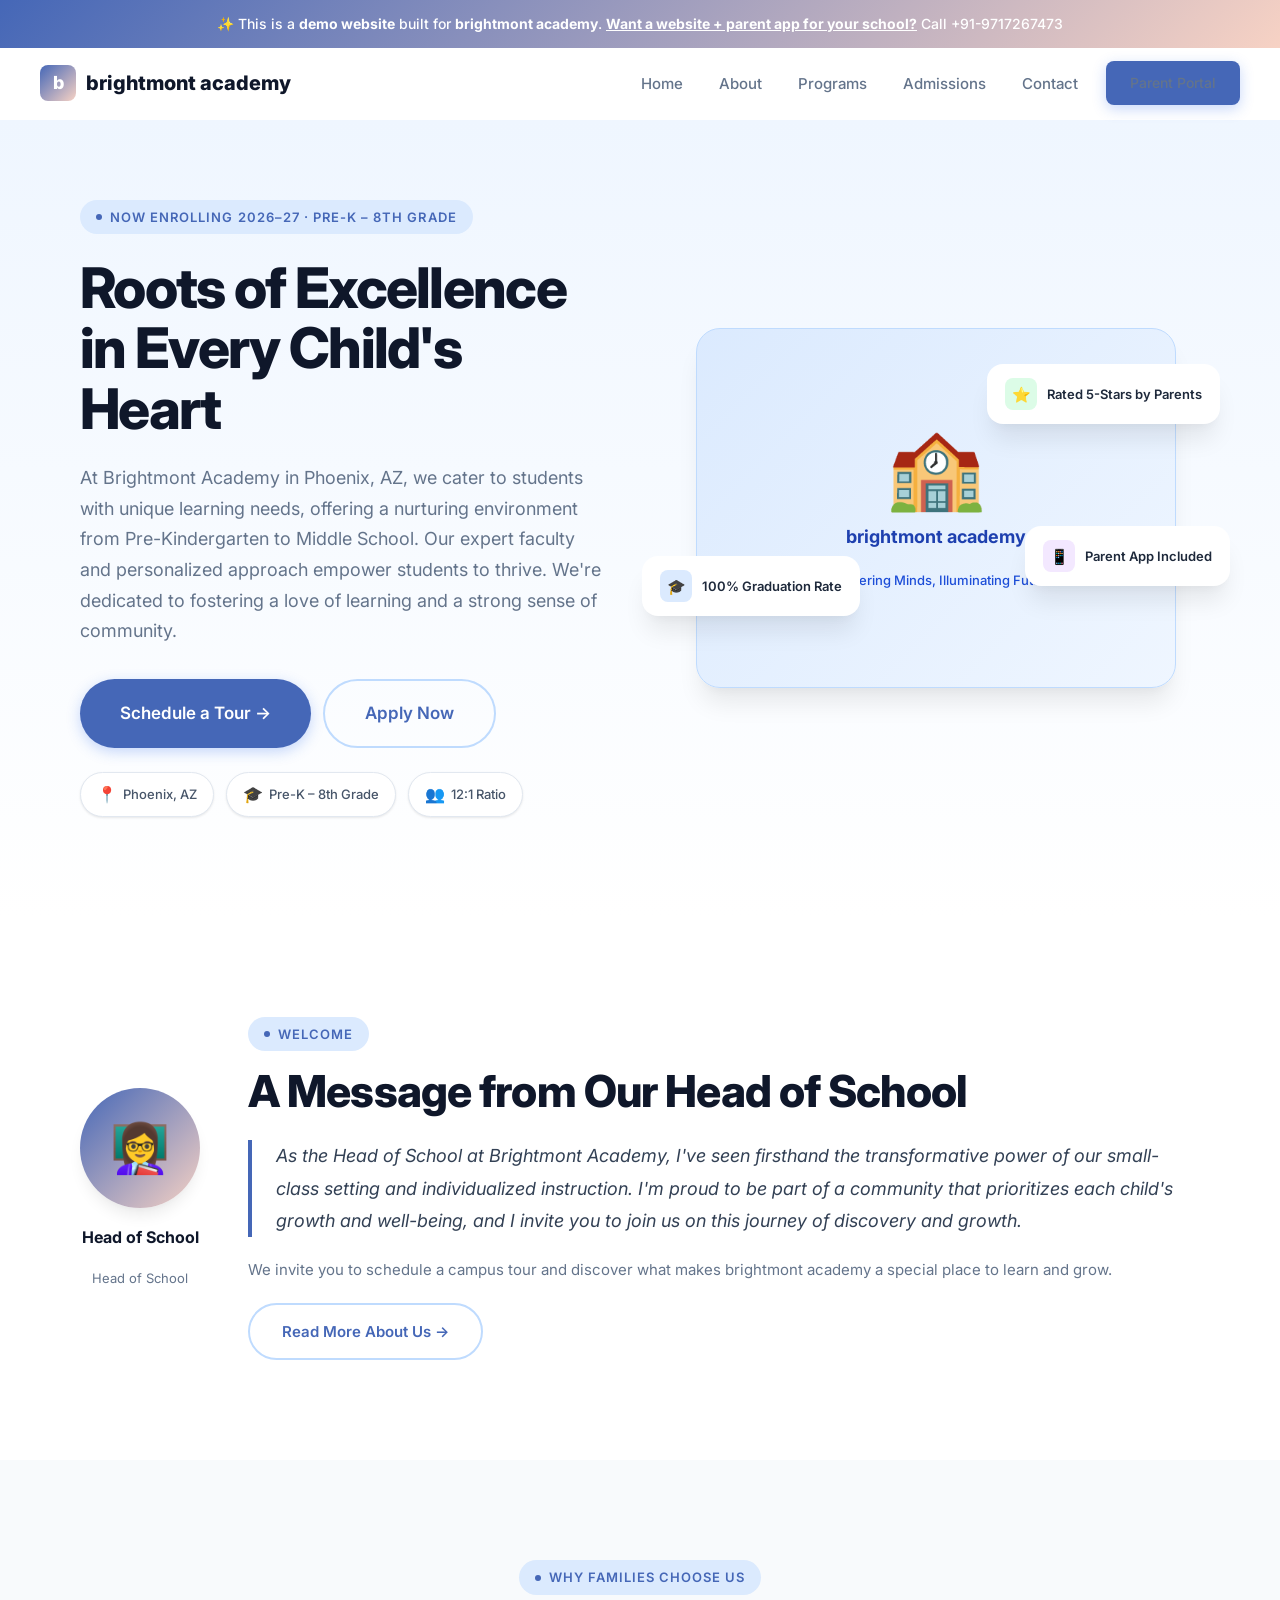
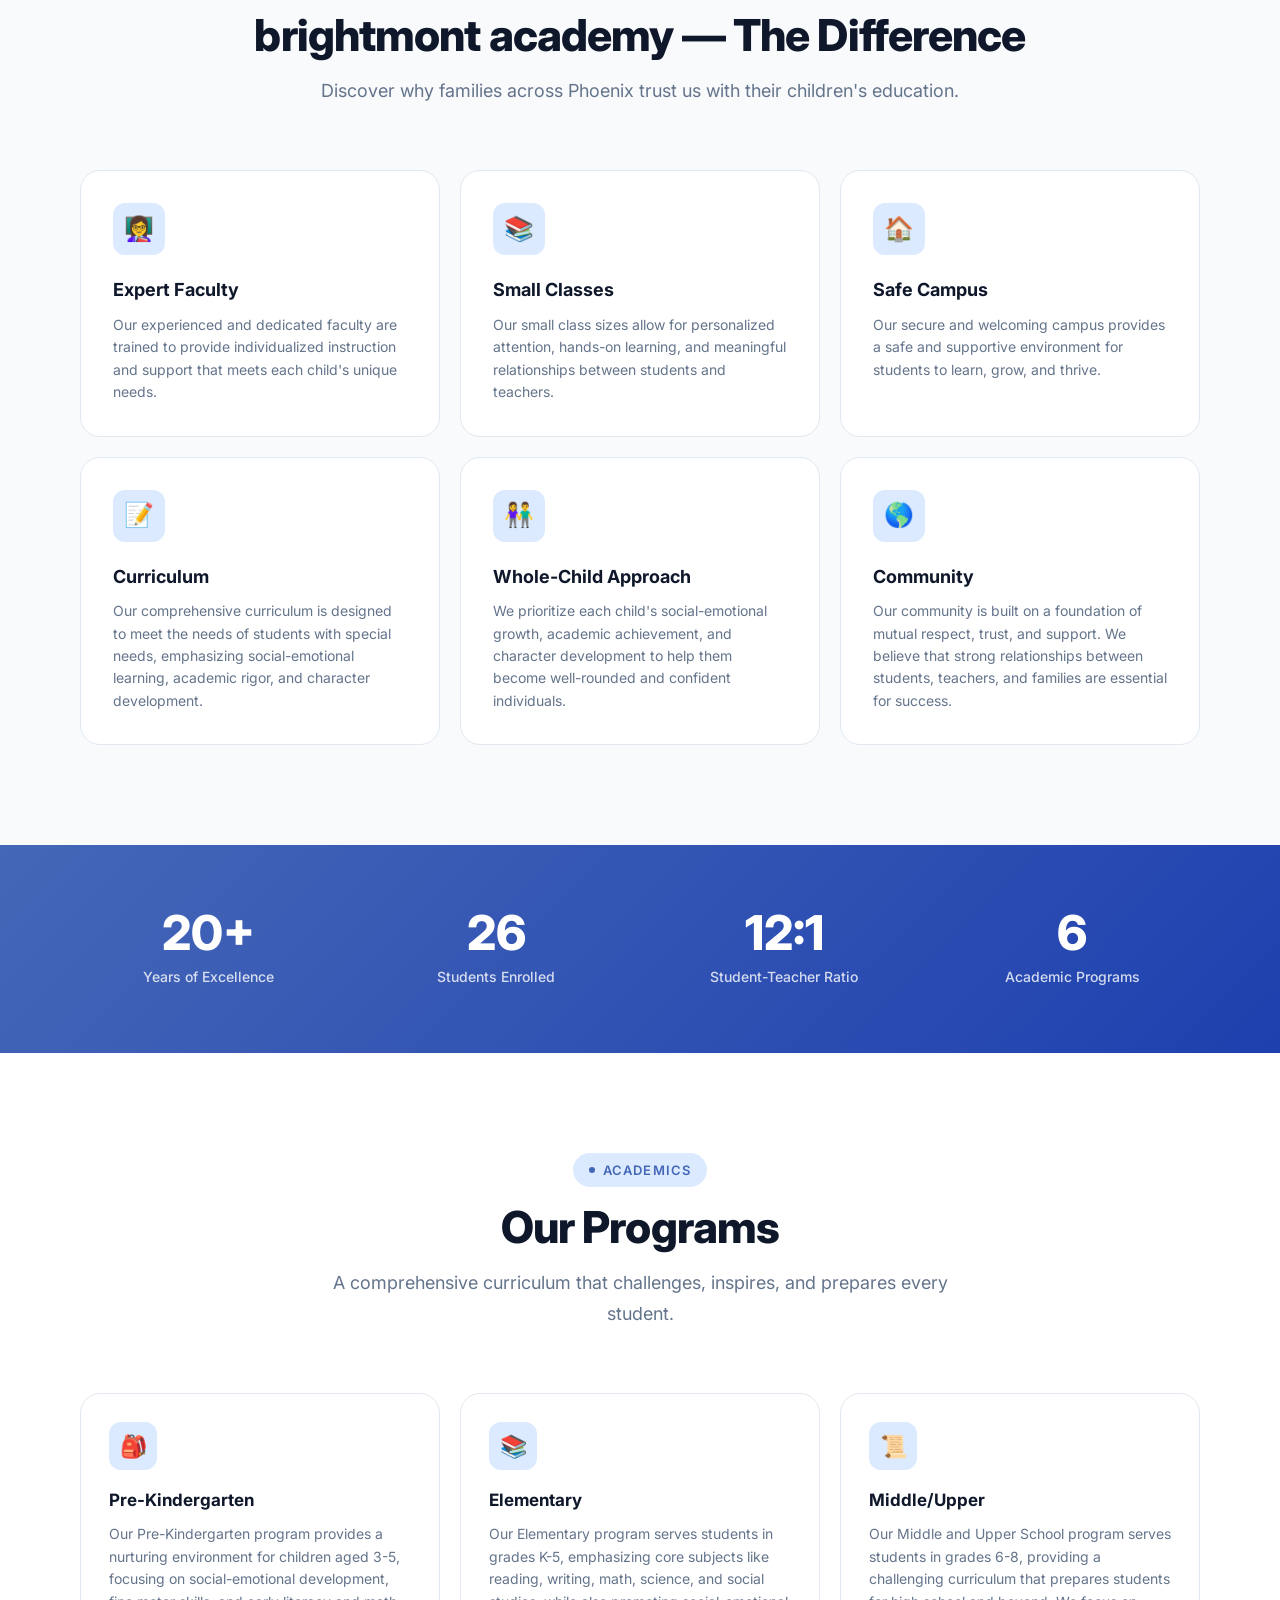
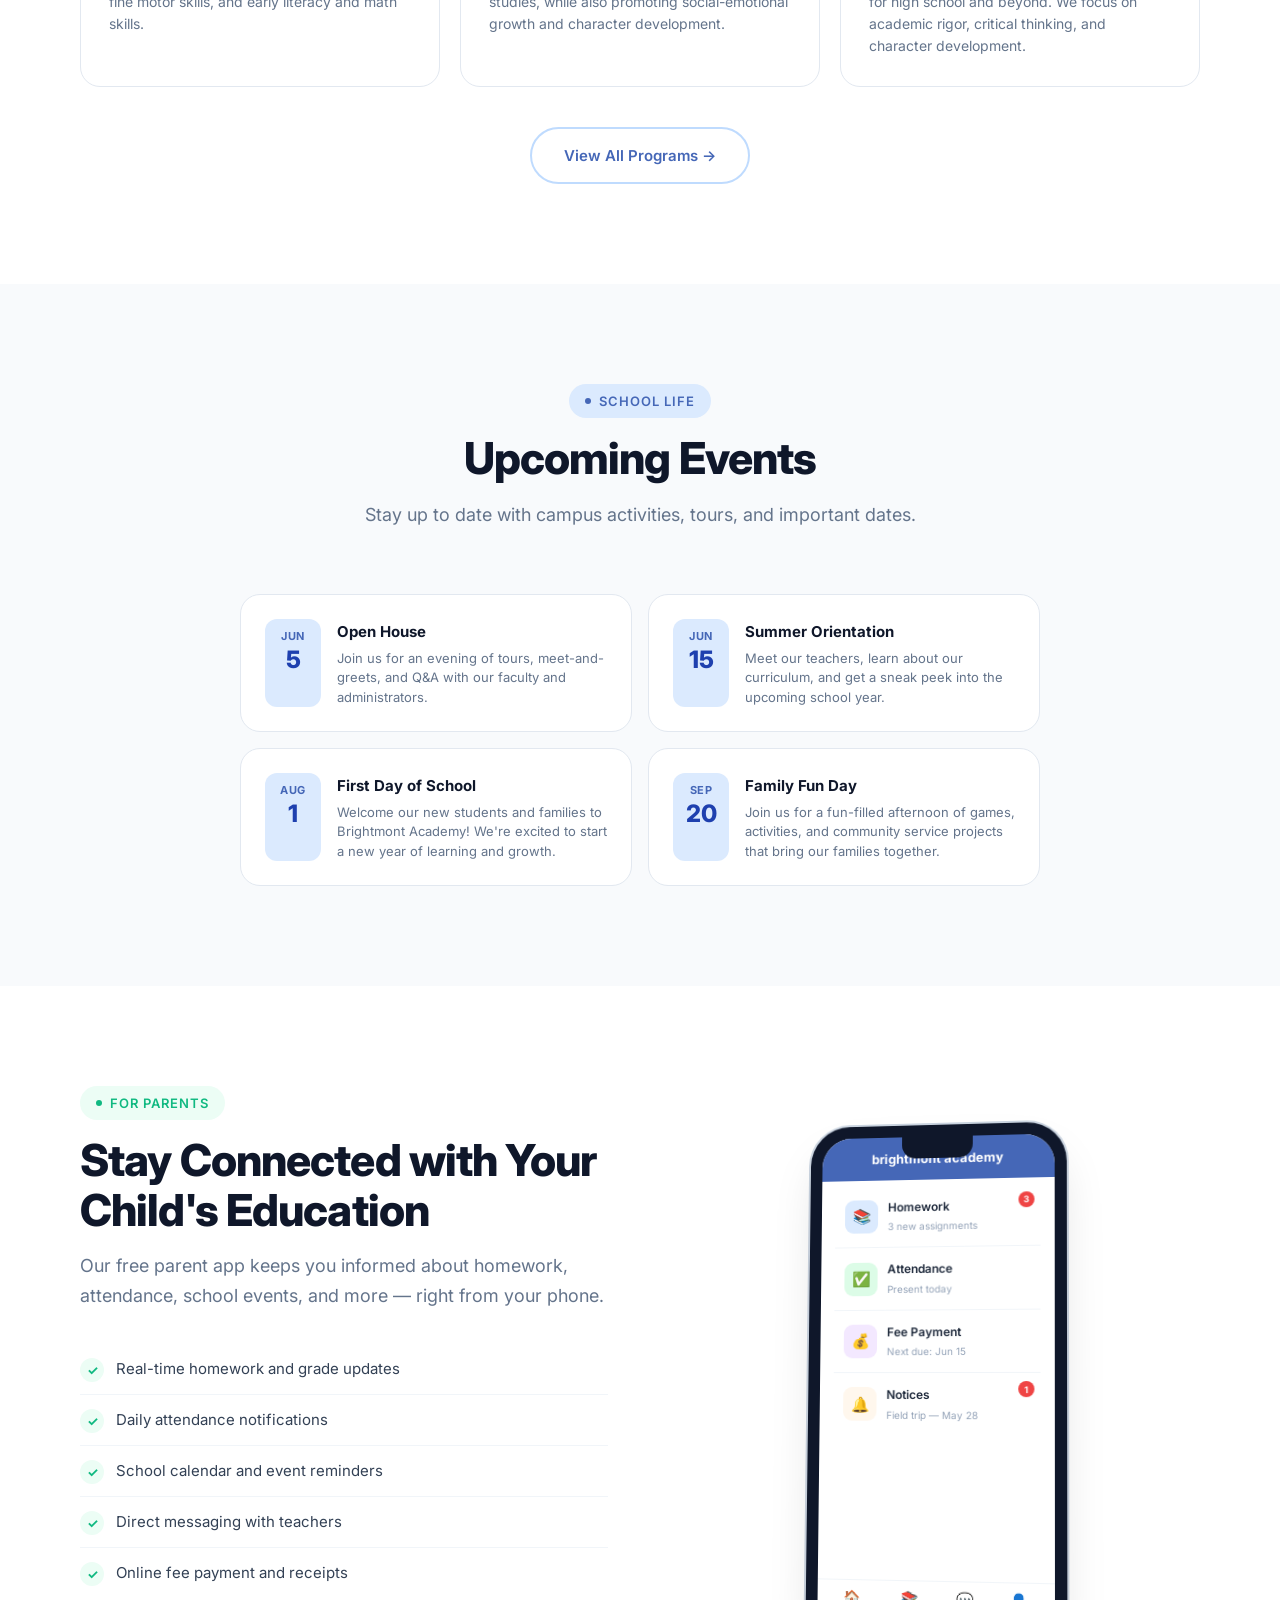
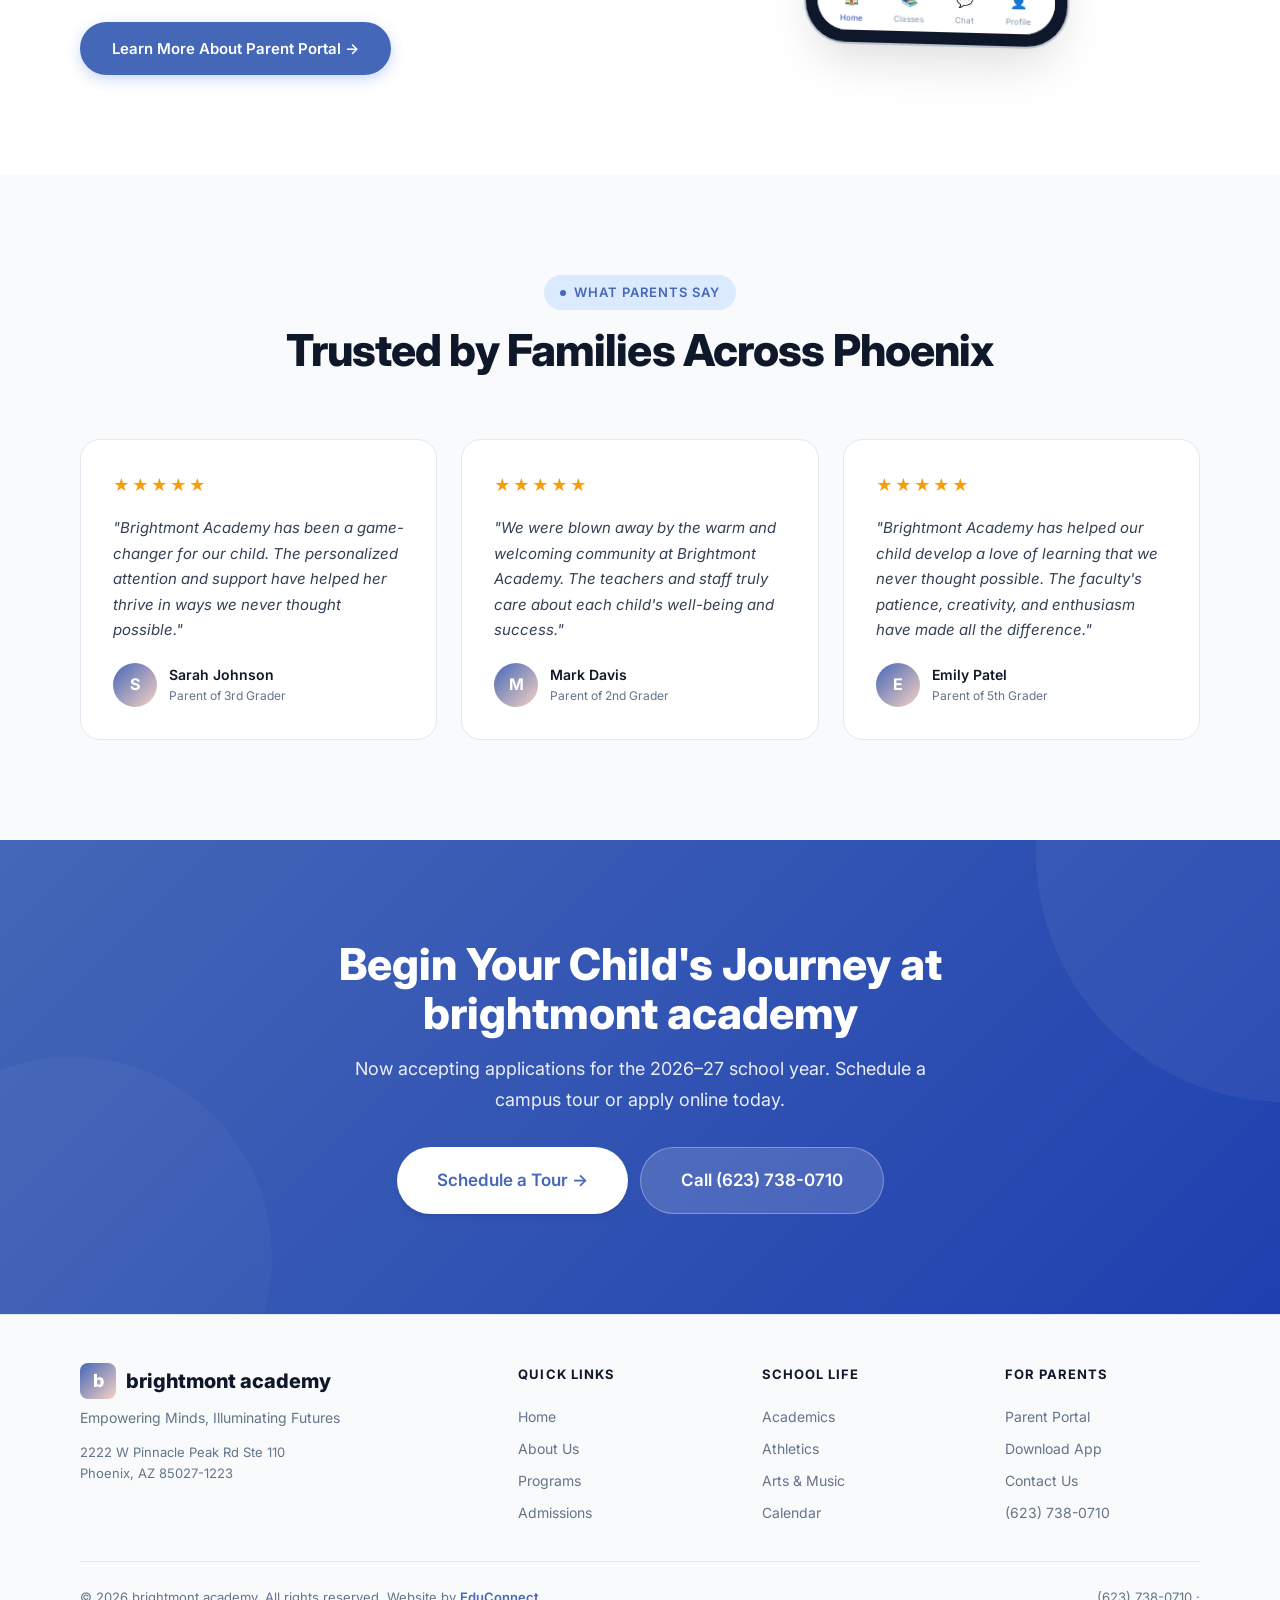
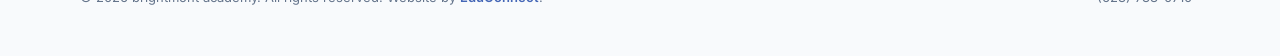
==== index.html @ 579d14f4 "Initial demo site for brightmont academy" ====
<!DOCTYPE html><html lang="en"><head>
  <meta charset="UTF-8"><meta name="viewport" content="width=device-width,initial-scale=1.0">
  <title>Home — brightmont academy</title>
  <meta name="description" content="Home — brightmont academy, a premier school in Phoenix, AZ serving Pre-K – 8th Grade.">
  <meta property="og:title" content="Home — brightmont academy"><meta property="og:type" content="website">
  <link rel="preconnect" href="https://fonts.googleapis.com"><link rel="preconnect" href="https://fonts.gstatic.com" crossorigin>
  <link href="https://fonts.googleapis.com/css2?family=Inter:wght@400;500;600;700;800&display=swap" rel="stylesheet">
  <link rel="stylesheet" href="/styles.css"><script src="/main.js" defer></script>
</head><body><div class="demo-banner">
  ✨ This is a <strong>demo website</strong> built for <strong>brightmont academy</strong>.
  <a href="mailto:bhupender@myfirststepschool.com">Want a website + parent app for your school?</a> Call +91-9717267473
</div>
<nav class="navbar">
  <a href="/" class="logo"><span class="logo-icon">b</span>brightmont academy</a>
  <div class="nav-links">
    <a href="/">Home</a>
    <a href="/about.html">About</a>
    <a href="/programs.html">Programs</a>
    <a href="/admissions.html">Admissions</a>
    <a href="/contact.html">Contact</a>
    <a href="/parents.html" class="btn btn-primary" style="padding:10px 24px;font-size:14px">Parent Portal</a>
  </div>
  <button class="hamburger" aria-label="Toggle menu"><span></span><span></span><span></span></button>
</nav><main>
<section class="hero"><div class="container"><div class="hero-inner">
  <div class="hero-content">
    <div class="badge animate-on-scroll mb-6">Now Enrolling 2026–27 · Pre-K – 8th Grade</div>
    <h1 class="heading-xl animate-on-scroll mb-6">Roots of Excellence in Every Child's Heart</h1>
    <p class="text-lg text-muted animate-on-scroll mb-8">At Brightmont Academy in Phoenix, AZ, we cater to students with unique learning needs, offering a nurturing environment from Pre-Kindergarten to Middle School. Our expert faculty and personalized approach empower students to thrive. We're dedicated to fostering a love of learning and a strong sense of community.</p>
    <div class="hero-actions animate-on-scroll">
      <a href="/admissions.html" class="btn btn-primary btn-lg">Schedule a Tour →</a>
      <a href="/admissions.html" class="btn btn-outline btn-lg">Apply Now</a>
    </div>
    <div class="hero-info-cards animate-on-scroll" style="margin-top:24px">
      <div class="info-chip"><span class="ic-icon">📍</span> Phoenix, AZ</div>
      <div class="info-chip"><span class="ic-icon">🎓</span> Pre-K – 8th Grade</div>
      <div class="info-chip"><span class="ic-icon">👥</span> 12:1 Ratio</div>
    </div>
  </div>
  <div class="hero-visual animate-on-scroll">
    <div class="school-illustration"><div class="school-illustration-inner">
      <div class="school-building">🏫</div><h3>brightmont academy</h3><p>Empowering Minds, Illuminating Futures</p>
    </div></div>
    <div class="float-card card-1"><div class="fc-icon green">⭐</div>Rated 5-Stars by Parents</div>
    <div class="float-card card-2"><div class="fc-icon blue">🎓</div>100% Graduation Rate</div>
    <div class="float-card card-3"><div class="fc-icon purple">📱</div>Parent App Included</div>
  </div>
</div></div></section>

<section class="welcome-section section-padding"><div class="container"><div class="welcome-grid">
  <div class="principal-card animate-on-scroll">
    <div class="principal-avatar">👩‍🏫</div>
    <div class="principal-name">Head of School</div><div class="principal-title">Head of School</div>
  </div>
  <div class="welcome-text animate-on-scroll">
    <div class="badge mb-4">Welcome</div>
    <h2 class="heading-lg mb-6">A Message from Our Head of School</h2>
    <blockquote>As the Head of School at Brightmont Academy, I've seen firsthand the transformative power of our small-class setting and individualized instruction. I'm proud to be part of a community that prioritizes each child's growth and well-being, and I invite you to join us on this journey of discovery and growth.</blockquote>
    <p>We invite you to schedule a campus tour and discover what makes brightmont academy a special place to learn and grow.</p>
    <a href="/about.html" class="btn btn-outline" style="margin-top:20px">Read More About Us →</a>
  </div>
</div></div></section>

<section class="features-section section-padding"><div class="container">
  <div class="text-center mb-16">
    <div class="badge animate-on-scroll mb-4">Why Families Choose Us</div>
    <h2 class="heading-lg animate-on-scroll mb-4">brightmont academy — The Difference</h2>
    <p class="text-lg text-muted max-w-lg mx-auto animate-on-scroll">Discover why families across Phoenix trust us with their children's education.</p>
  </div>
  <div class="features-grid">
      <div class="feature-card animate-on-scroll stagger-1">
        <div class="feature-icon">👩‍🏫</div><h3>Expert Faculty</h3><p>Our experienced and dedicated faculty are trained to provide individualized instruction and support that meets each child's unique needs.</p>
      </div>
      <div class="feature-card animate-on-scroll stagger-2">
        <div class="feature-icon">📚</div><h3>Small Classes</h3><p>Our small class sizes allow for personalized attention, hands-on learning, and meaningful relationships between students and teachers.</p>
      </div>
      <div class="feature-card animate-on-scroll stagger-3">
        <div class="feature-icon">🏠</div><h3>Safe Campus</h3><p>Our secure and welcoming campus provides a safe and supportive environment for students to learn, grow, and thrive.</p>
      </div>
      <div class="feature-card animate-on-scroll stagger-4">
        <div class="feature-icon">📝</div><h3>Curriculum</h3><p>Our comprehensive curriculum is designed to meet the needs of students with special needs, emphasizing social-emotional learning, academic rigor, and character development.</p>
      </div>
      <div class="feature-card animate-on-scroll stagger-5">
        <div class="feature-icon">👫</div><h3>Whole-Child Approach</h3><p>We prioritize each child's social-emotional growth, academic achievement, and character development to help them become well-rounded and confident individuals.</p>
      </div>
      <div class="feature-card animate-on-scroll stagger-6">
        <div class="feature-icon">🌎</div><h3>Community</h3><p>Our community is built on a foundation of mutual respect, trust, and support. We believe that strong relationships between students, teachers, and families are essential for success.</p>
      </div></div>
</div></section>

<section class="stats-section"><div class="container"><div class="stats-grid">
  <div class="animate-on-scroll stagger-1"><div class="stat-value" data-count="20" data-suffix="+">0+</div><div class="stat-label">Years of Excellence</div></div>
  <div class="animate-on-scroll stagger-2"><div class="stat-value" data-count="26">0</div><div class="stat-label">Students Enrolled</div></div>
  <div class="animate-on-scroll stagger-3"><div class="stat-value">12:1</div><div class="stat-label">Student-Teacher Ratio</div></div>
  <div class="animate-on-scroll stagger-4"><div class="stat-value" data-count="6">0</div><div class="stat-label">Academic Programs</div></div>
</div></div></section>

<section class="programs-section section-padding"><div class="container">
  <div class="text-center mb-16">
    <div class="badge animate-on-scroll mb-4">Academics</div>
    <h2 class="heading-lg animate-on-scroll mb-4">Our Programs</h2>
    <p class="text-lg text-muted max-w-lg mx-auto animate-on-scroll">A comprehensive curriculum that challenges, inspires, and prepares every student.</p>
  </div>
  <div class="programs-grid">
      <div class="program-card animate-on-scroll stagger-1">
        <div class="program-icon">🎒</div><h3>Pre-Kindergarten</h3><p>Our Pre-Kindergarten program provides a nurturing environment for children aged 3-5, focusing on social-emotional development, fine motor skills, and early literacy and math skills.</p>
      </div>
      <div class="program-card animate-on-scroll stagger-2">
        <div class="program-icon">📚</div><h3>Elementary</h3><p>Our Elementary program serves students in grades K-5, emphasizing core subjects like reading, writing, math, science, and social studies, while also promoting social-emotional growth and character development.</p>
      </div>
      <div class="program-card animate-on-scroll stagger-3">
        <div class="program-icon">📜</div><h3>Middle/Upper</h3><p>Our Middle and Upper School program serves students in grades 6-8, providing a challenging curriculum that prepares students for high school and beyond. We focus on academic rigor, critical thinking, and character development.</p>
      </div></div>
  <div class="text-center animate-on-scroll" style="margin-top:40px"><a href="/programs.html" class="btn btn-outline">View All Programs →</a></div>
</div></section>

<section class="events-section section-padding"><div class="container">
  <div class="text-center mb-16">
    <div class="badge animate-on-scroll mb-4">School Life</div>
    <h2 class="heading-lg animate-on-scroll mb-4">Upcoming Events</h2>
    <p class="text-lg text-muted max-w-lg mx-auto animate-on-scroll">Stay up to date with campus activities, tours, and important dates.</p>
  </div>
  <div class="events-grid"><div class="event-card animate-on-scroll stagger-1">
        <div class="event-date"><div class="month">Jun</div><div class="day">5</div></div>
        <div class="event-info"><h4>Open House</h4><p>Join us for an evening of tours, meet-and-greets, and Q&A with our faculty and administrators.</p></div>
      </div><div class="event-card animate-on-scroll stagger-2">
        <div class="event-date"><div class="month">Jun</div><div class="day">15</div></div>
        <div class="event-info"><h4>Summer Orientation</h4><p>Meet our teachers, learn about our curriculum, and get a sneak peek into the upcoming school year.</p></div>
      </div><div class="event-card animate-on-scroll stagger-3">
        <div class="event-date"><div class="month">Aug</div><div class="day">1</div></div>
        <div class="event-info"><h4>First Day of School</h4><p>Welcome our new students and families to Brightmont Academy! We're excited to start a new year of learning and growth.</p></div>
      </div><div class="event-card animate-on-scroll stagger-4">
        <div class="event-date"><div class="month">Sep</div><div class="day">20</div></div>
        <div class="event-info"><h4>Family Fun Day</h4><p>Join us for a fun-filled afternoon of games, activities, and community service projects that bring our families together.</p></div>
      </div></div>
</div></section>

<section class="portal-section section-padding"><div class="container"><div class="portal-grid">
  <div>
    <div class="badge accent animate-on-scroll mb-4">For Parents</div>
    <h2 class="heading-lg animate-on-scroll mb-4">Stay Connected with Your Child's Education</h2>
    <p class="text-lg text-muted animate-on-scroll mb-8">Our free parent app keeps you informed about homework, attendance, school events, and more — right from your phone.</p>
    <ul class="portal-features animate-on-scroll">
      <li><span class="pf-icon">✓</span>Real-time homework and grade updates</li>
      <li><span class="pf-icon">✓</span>Daily attendance notifications</li>
      <li><span class="pf-icon">✓</span>School calendar and event reminders</li>
      <li><span class="pf-icon">✓</span>Direct messaging with teachers</li>
      <li><span class="pf-icon">✓</span>Online fee payment and receipts</li>
    </ul>
    <a href="/parents.html" class="btn btn-primary animate-on-scroll" style="margin-top:24px">Learn More About Parent Portal →</a>
  </div>
  <div class="animate-on-scroll" style="display:flex;justify-content:center">
    <div class="phone-mockup"><div class="phone-screen">
      <div class="phone-status-bar">brightmont academy</div>
      <div class="phone-screen-content">
        <div class="phone-nav-item"><div class="phone-nav-icon blue">📚</div><div><div class="phone-nav-label">Homework</div><div class="phone-nav-sub">3 new assignments</div></div><div class="phone-badge">3</div></div>
        <div class="phone-nav-item"><div class="phone-nav-icon green">✅</div><div><div class="phone-nav-label">Attendance</div><div class="phone-nav-sub">Present today</div></div></div>
        <div class="phone-nav-item"><div class="phone-nav-icon purple">💰</div><div><div class="phone-nav-label">Fee Payment</div><div class="phone-nav-sub">Next due: Jun 15</div></div></div>
        <div class="phone-nav-item"><div class="phone-nav-icon orange">🔔</div><div><div class="phone-nav-label">Notices</div><div class="phone-nav-sub">Field trip — May 28</div></div><div class="phone-badge">1</div></div>
      </div>
      <div class="phone-bottom-bar">
        <div class="phone-tab active"><div style="font-size:14px">🏠</div>Home</div>
        <div class="phone-tab"><div style="font-size:14px">📚</div>Classes</div>
        <div class="phone-tab"><div style="font-size:14px">💬</div>Chat</div>
        <div class="phone-tab"><div style="font-size:14px">👤</div>Profile</div>
      </div>
    </div></div>
  </div>
</div></div></section>

<section class="testimonials-section section-padding"><div class="container">
  <div class="text-center mb-16">
    <div class="badge animate-on-scroll mb-4">What Parents Say</div>
    <h2 class="heading-lg animate-on-scroll mb-4">Trusted by Families Across Phoenix</h2>
  </div>
  <div class="testimonials-grid">
      <div class="testimonial-card animate-on-scroll stagger-1">
        <div class="stars"><span class="star">★</span><span class="star">★</span><span class="star">★</span><span class="star">★</span><span class="star">★</span></div>
        <p class="testimonial-text">"Brightmont Academy has been a game-changer for our child. The personalized attention and support have helped her thrive in ways we never thought possible."</p>
        <div class="testimonial-author"><div class="author-avatar">S</div>
        <div class="author-info"><div class="author-name">Sarah Johnson</div><div class="author-role">Parent of 3rd Grader</div></div></div>
      </div>
      <div class="testimonial-card animate-on-scroll stagger-2">
        <div class="stars"><span class="star">★</span><span class="star">★</span><span class="star">★</span><span class="star">★</span><span class="star">★</span></div>
        <p class="testimonial-text">"We were blown away by the warm and welcoming community at Brightmont Academy. The teachers and staff truly care about each child's well-being and success."</p>
        <div class="testimonial-author"><div class="author-avatar">M</div>
        <div class="author-info"><div class="author-name">Mark Davis</div><div class="author-role">Parent of 2nd Grader</div></div></div>
      </div>
      <div class="testimonial-card animate-on-scroll stagger-3">
        <div class="stars"><span class="star">★</span><span class="star">★</span><span class="star">★</span><span class="star">★</span><span class="star">★</span></div>
        <p class="testimonial-text">"Brightmont Academy has helped our child develop a love of learning that we never thought possible. The faculty's patience, creativity, and enthusiasm have made all the difference."</p>
        <div class="testimonial-author"><div class="author-avatar">E</div>
        <div class="author-info"><div class="author-name">Emily Patel</div><div class="author-role">Parent of 5th Grader</div></div></div>
      </div></div>
</div></section>

<section class="cta-section"><div class="container"><div class="cta-content animate-on-scroll">
  <h2>Begin Your Child's Journey at brightmont academy</h2>
  <p>Now accepting applications for the 2026–27 school year. Schedule a campus tour or apply online today.</p>
  <div class="cta-actions">
    <a href="/admissions.html" class="btn btn-white btn-lg">Schedule a Tour →</a>
    <a href="tel:(623) 738-0710" class="btn btn-lg" style="background:rgba(255,255,255,.15);color:white;border:1px solid rgba(255,255,255,.3)">Call (623) 738-0710</a>
  </div>
</div></div></section>
</main><footer class="footer">
  <div class="container">
    <div class="footer-grid">
      <div class="footer-brand">
        <div class="logo" style="margin-bottom:8px"><span class="logo-icon">b</span>brightmont academy</div>
        <p>Empowering Minds, Illuminating Futures</p>
        <p style="margin-top:12px;font-size:13px">2222 W Pinnacle Peak Rd Ste 110 Phoenix,&nbsp;AZ&nbsp;85027-1223</p>
      </div>
      <div class="footer-col"><h4>Quick Links</h4><a href="/">Home</a><a href="/about.html">About Us</a><a href="/programs.html">Programs</a><a href="/admissions.html">Admissions</a></div>
      <div class="footer-col"><h4>School Life</h4><a href="/programs.html">Academics</a><a href="/programs.html">Athletics</a><a href="/programs.html">Arts &amp; Music</a><a href="/contact.html">Calendar</a></div>
      <div class="footer-col"><h4>For Parents</h4><a href="/parents.html">Parent Portal</a><a href="/parents.html">Download App</a><a href="/contact.html">Contact Us</a><a href="tel:(623) 738-0710">(623) 738-0710</a></div>
    </div>
    <div class="footer-bottom">
      <p>&copy; 2026 brightmont academy. All rights reserved. Website by <a href="mailto:bhupender@myfirststepschool.com">EduConnect</a>.</p>
      <p>(623) 738-0710 &middot; <a href="mailto:"></a></p>
    </div>
  </div>
</footer></body></html>
---- styles.css ----
/* ===== DESIGN SYSTEM — LIGHT PROFESSIONAL ===== */
:root{
  --primary:#4567b7;--primary-50:#eff6ff;--primary-100:#dbeafe;--primary-200:#bfdbfe;
  --primary-500:#4567b7;--primary-600:#1d4ed8;--primary-700:#1e40af;
  --secondary:#f7d2c4;--accent:#10b981;--accent-50:#ecfdf5;
  --white:#fff;--gray-50:#f8fafc;--gray-100:#f1f5f9;--gray-200:#e2e8f0;--gray-300:#cbd5e1;
  --gray-400:#94a3b8;--gray-500:#64748b;--gray-600:#475569;--gray-700:#334155;
  --gray-800:#1e293b;--gray-900:#0f172a;
  --bg:var(--white);--bg-alt:var(--gray-50);--text:var(--gray-700);
  --text-heading:var(--gray-900);--text-muted:var(--gray-500);--border:var(--gray-200);
  --shadow-sm:0 1px 3px rgba(0,0,0,.06),0 1px 2px rgba(0,0,0,.04);
  --shadow-md:0 4px 6px -1px rgba(0,0,0,.07),0 2px 4px -2px rgba(0,0,0,.05);
  --shadow-lg:0 10px 15px -3px rgba(0,0,0,.08),0 4px 6px -4px rgba(0,0,0,.04);
  --shadow-xl:0 20px 25px -5px rgba(0,0,0,.08),0 8px 10px -6px rgba(0,0,0,.04);
  --shadow-2xl:0 25px 50px -12px rgba(0,0,0,.15);
  --shadow-primary:0 4px 14px rgba(37,99,235,.25);
  --radius-sm:8px;--radius-md:12px;--radius-lg:16px;--radius-xl:20px;--radius-2xl:24px;--radius-full:9999px;
  --font:'Inter',-apple-system,BlinkMacSystemFont,'Segoe UI',sans-serif;
}
*,*::before,*::after{margin:0;padding:0;box-sizing:border-box}
html{scroll-behavior:smooth;-webkit-font-smoothing:antialiased}
body{font-family:var(--font);background:var(--bg);color:var(--text);line-height:1.7;overflow-x:hidden;font-size:16px}
a{color:inherit;text-decoration:none}img{max-width:100%;display:block}button{font-family:inherit;cursor:pointer}
.container{max-width:1200px;margin:0 auto;padding:0 24px}
@media(min-width:768px){.container{padding:0 40px}}
.section-padding{padding:80px 0}
@media(min-width:768px){.section-padding{padding:100px 0}}
.badge{display:inline-flex;align-items:center;gap:8px;padding:6px 16px;font-size:13px;font-weight:600;text-transform:uppercase;letter-spacing:.08em;border-radius:var(--radius-full);background:var(--primary-100);color:var(--primary)}
.badge::before{content:'';width:6px;height:6px;border-radius:50%;background:var(--primary);animation:pulse 2s infinite}
.badge.accent{background:var(--accent-50);color:var(--accent)}.badge.accent::before{background:var(--accent)}
.heading-xl{font-size:clamp(32px,5vw,56px);font-weight:800;line-height:1.08;letter-spacing:-.03em;color:var(--text-heading)}
.heading-lg{font-size:clamp(28px,4vw,44px);font-weight:800;line-height:1.12;letter-spacing:-.02em;color:var(--text-heading)}
.heading-md{font-size:clamp(22px,3vw,32px);font-weight:700;line-height:1.2;color:var(--text-heading)}
.heading-sm{font-size:20px;font-weight:700;line-height:1.3;color:var(--text-heading)}
.text-lg{font-size:18px;line-height:1.7;color:var(--text)}
.text-base{font-size:16px;line-height:1.7;color:var(--text)}
.text-sm{font-size:14px;line-height:1.6;color:var(--text-muted)}
.text-center{text-align:center}.text-muted{color:var(--text-muted)}
.gradient-text{background:linear-gradient(135deg,var(--primary),var(--secondary));-webkit-background-clip:text;-webkit-text-fill-color:transparent;background-clip:text}
.max-w-lg{max-width:640px}.mx-auto{margin-left:auto;margin-right:auto}
.mb-4{margin-bottom:16px}.mb-6{margin-bottom:24px}.mb-8{margin-bottom:32px}
.mb-12{margin-bottom:48px}.mb-16{margin-bottom:64px}
.btn{display:inline-flex;align-items:center;justify-content:center;gap:8px;padding:14px 32px;font-size:15px;font-weight:600;border-radius:var(--radius-full);border:none;cursor:pointer;transition:all .25s cubic-bezier(.4,0,.2,1);text-decoration:none;white-space:nowrap}
.btn-primary{background:var(--primary);color:var(--white);box-shadow:var(--shadow-primary)}
.btn-primary:hover{background:var(--primary-600);transform:translateY(-2px);box-shadow:0 8px 24px rgba(37,99,235,.3)}
.btn-lg{padding:18px 40px;font-size:17px}
.btn-outline{background:transparent;color:var(--primary);border:2px solid var(--primary-200)}
.btn-outline:hover{background:var(--primary-50);border-color:var(--primary);transform:translateY(-2px)}
.btn-white{background:var(--white);color:var(--primary);box-shadow:var(--shadow-md)}
.btn-white:hover{transform:translateY(-2px);box-shadow:var(--shadow-lg)}
.demo-banner{background:linear-gradient(135deg,var(--primary),var(--secondary));color:var(--white);text-align:center;padding:12px 24px;font-size:14px;font-weight:500;position:relative;z-index:200}
.demo-banner strong{font-weight:700}.demo-banner a{color:var(--white);text-decoration:underline;font-weight:700}
.navbar{position:sticky;top:0;z-index:100;display:flex;justify-content:space-between;align-items:center;padding:0 24px;height:72px;background:rgba(255,255,255,.92);backdrop-filter:blur(20px) saturate(180%);border-bottom:1px solid transparent;transition:all .3s ease}
@media(min-width:768px){.navbar{padding:0 40px}}
.navbar.scrolled{border-bottom-color:var(--border);box-shadow:var(--shadow-sm)}
.logo{display:flex;align-items:center;gap:10px;font-size:18px;font-weight:800;color:var(--text-heading)}
@media(min-width:768px){.logo{font-size:20px}}
.logo-icon{width:36px;height:36px;border-radius:var(--radius-sm);background:linear-gradient(135deg,var(--primary),var(--secondary));display:flex;align-items:center;justify-content:center;color:white;font-size:18px;font-weight:800}
.nav-links{display:flex;gap:4px;align-items:center}
.nav-links a{padding:8px 16px;font-size:15px;font-weight:500;color:var(--text-muted);border-radius:var(--radius-sm);transition:all .2s ease}
.nav-links a:hover{color:var(--text-heading);background:var(--gray-50)}
.nav-links .btn{margin-left:8px}
.hamburger{display:none;background:none;border:none;padding:8px;min-height:44px;min-width:44px;flex-direction:column;justify-content:center;align-items:center}
.hamburger span{display:block;width:22px;height:2px;background:var(--gray-700);margin:3px 0;transition:all .3s ease;border-radius:2px}
.hamburger.active span:nth-child(1){transform:rotate(45deg) translate(4px,4px)}
.hamburger.active span:nth-child(2){opacity:0}
.hamburger.active span:nth-child(3){transform:rotate(-45deg) translate(4px,-4px)}
@media(max-width:768px){.hamburger{display:flex}.nav-links{display:none;position:fixed;top:72px;left:0;right:0;bottom:0;background:var(--white);flex-direction:column;align-items:center;justify-content:center;gap:16px;z-index:200}.nav-links.open{display:flex}.nav-links a{font-size:18px;padding:12px 24px}}
.hero{position:relative;overflow:hidden;background:linear-gradient(180deg,var(--primary-50) 0%,var(--white) 100%)}
.hero-inner{display:grid;grid-template-columns:1fr;gap:48px;align-items:center;padding:60px 0 80px}
@media(min-width:1024px){.hero-inner{grid-template-columns:1fr 1fr;gap:64px;padding:80px 0 100px}}
.hero-content{max-width:560px}
@media(max-width:1023px){.hero-content{text-align:center;margin:0 auto}}
.hero-actions{display:flex;gap:12px;flex-wrap:wrap}
@media(max-width:1023px){.hero-actions{justify-content:center}}
.hero-visual{display:flex;justify-content:center;align-items:center;position:relative}
.school-illustration{position:relative;width:100%;max-width:480px;aspect-ratio:4/3;border-radius:var(--radius-2xl);overflow:hidden;background:linear-gradient(135deg,var(--primary-100),var(--primary-50));border:1px solid var(--primary-200);box-shadow:var(--shadow-xl)}
.school-illustration-inner{width:100%;height:100%;display:flex;flex-direction:column;align-items:center;justify-content:center;gap:16px;padding:32px}
.school-building{font-size:80px;line-height:1}
.school-illustration h3{font-size:18px;font-weight:700;color:var(--primary-700);text-align:center}
.school-illustration p{font-size:13px;color:var(--primary-600);text-align:center;font-weight:500}
.hero-info-cards{display:flex;gap:12px;flex-wrap:wrap;margin-top:20px}
@media(max-width:1023px){.hero-info-cards{justify-content:center}}
.info-chip{display:flex;align-items:center;gap:6px;padding:8px 16px;background:var(--white);border:1px solid var(--border);border-radius:var(--radius-full);font-size:13px;font-weight:500;color:var(--gray-600);box-shadow:var(--shadow-sm)}
.info-chip .ic-icon{font-size:16px}
.float-card{position:absolute;background:var(--white);border-radius:var(--radius-lg);box-shadow:var(--shadow-xl);padding:14px 18px;display:flex;align-items:center;gap:10px;font-size:13px;font-weight:600;color:var(--gray-800);animation:float-gentle 4s ease-in-out infinite;z-index:5;white-space:nowrap}
.float-card.card-1{top:10%;right:-20px;animation-delay:0s}
.float-card.card-2{bottom:20%;left:-30px;animation-delay:1.5s}
.float-card.card-3{top:55%;right:-30px;animation-delay:3s}
.float-card .fc-icon{width:32px;height:32px;border-radius:8px;display:flex;align-items:center;justify-content:center;font-size:15px}
.float-card .fc-icon.green{background:#dcfce7;color:#16a34a}
.float-card .fc-icon.blue{background:var(--primary-100);color:var(--primary)}
.float-card .fc-icon.purple{background:#f3e8ff;color:#9333ea}
.welcome-section{background:var(--white)}
.welcome-grid{display:grid;grid-template-columns:1fr;gap:40px;align-items:center}
@media(min-width:768px){.welcome-grid{grid-template-columns:auto 1fr;gap:48px}}
.principal-card{display:flex;flex-direction:column;align-items:center;text-align:center;gap:16px}
.principal-avatar{width:120px;height:120px;border-radius:50%;background:linear-gradient(135deg,var(--primary),var(--secondary));display:flex;align-items:center;justify-content:center;font-size:48px;color:white;box-shadow:var(--shadow-lg)}
.principal-name{font-size:16px;font-weight:700;color:var(--text-heading)}
.principal-title{font-size:13px;color:var(--text-muted)}
.welcome-text blockquote{font-size:18px;font-style:italic;color:var(--text);line-height:1.8;border-left:4px solid var(--primary);padding-left:24px;margin-bottom:20px}
.welcome-text p{font-size:15px;color:var(--text-muted);line-height:1.7}
.features-section{background:var(--bg-alt)}
.features-grid{display:grid;grid-template-columns:1fr;gap:20px}
@media(min-width:640px){.features-grid{grid-template-columns:repeat(2,1fr)}}
@media(min-width:1024px){.features-grid{grid-template-columns:repeat(3,1fr)}}
.feature-card{position:relative;padding:32px;border-radius:var(--radius-xl);background:var(--white);border:1px solid var(--border);transition:all .3s ease;overflow:hidden}
.feature-card:hover{transform:translateY(-4px);box-shadow:var(--shadow-lg);border-color:var(--primary-200)}
.feature-icon{width:52px;height:52px;border-radius:var(--radius-md);background:var(--primary-100);display:flex;align-items:center;justify-content:center;margin-bottom:20px;font-size:24px;transition:transform .3s ease}
.feature-card:hover .feature-icon{transform:scale(1.1)}
.feature-card h3{font-size:18px;font-weight:700;color:var(--text-heading);margin-bottom:8px}
.feature-card p{font-size:14px;color:var(--text-muted);line-height:1.6}
.programs-section{background:var(--white)}
.programs-grid{display:grid;grid-template-columns:1fr;gap:20px}
@media(min-width:640px){.programs-grid{grid-template-columns:repeat(2,1fr)}}
@media(min-width:1024px){.programs-grid{grid-template-columns:repeat(3,1fr)}}
.program-card{padding:28px;border-radius:var(--radius-xl);background:var(--white);border:1px solid var(--border);transition:all .3s ease;position:relative;overflow:hidden}
.program-card::before{content:'';position:absolute;top:0;left:0;right:0;height:3px;background:linear-gradient(90deg,var(--primary),var(--secondary));transform:scaleX(0);transform-origin:left;transition:transform .3s ease}
.program-card:hover{transform:translateY(-4px);box-shadow:var(--shadow-lg);border-color:var(--primary-200)}
.program-card:hover::before{transform:scaleX(1)}
.program-icon{width:48px;height:48px;border-radius:var(--radius-md);background:var(--primary-100);display:flex;align-items:center;justify-content:center;margin-bottom:16px;font-size:22px}
.program-card h3{font-size:17px;font-weight:700;color:var(--text-heading);margin-bottom:8px}
.program-card p{font-size:14px;color:var(--text-muted);line-height:1.6}
.stats-section{background:linear-gradient(135deg,var(--primary),var(--primary-700));color:var(--white);padding:64px 0}
.stats-grid{display:grid;grid-template-columns:repeat(2,1fr);gap:32px;text-align:center}
@media(min-width:768px){.stats-grid{grid-template-columns:repeat(4,1fr)}}
.stat-value{font-size:clamp(32px,4vw,48px);font-weight:800;line-height:1}
.stat-label{font-size:14px;opacity:.8;margin-top:8px;font-weight:500}
.events-section{background:var(--bg-alt)}
.events-grid{display:grid;grid-template-columns:1fr;gap:16px;max-width:800px;margin:0 auto}
@media(min-width:640px){.events-grid{grid-template-columns:repeat(2,1fr)}}
.event-card{display:flex;gap:16px;padding:24px;border-radius:var(--radius-xl);background:var(--white);border:1px solid var(--border);transition:all .3s ease}
.event-card:hover{box-shadow:var(--shadow-md);border-color:var(--primary-200)}
.event-date{min-width:56px;text-align:center;padding:8px;border-radius:var(--radius-md);background:var(--primary-100)}
.event-date .month{font-size:11px;font-weight:700;text-transform:uppercase;color:var(--primary);letter-spacing:.05em}
.event-date .day{font-size:24px;font-weight:800;color:var(--primary-700);line-height:1.2}
.event-info h4{font-size:15px;font-weight:700;color:var(--text-heading);margin-bottom:4px}
.event-info p{font-size:13px;color:var(--text-muted);line-height:1.5}
.portal-section{background:var(--white)}
.portal-grid{display:grid;grid-template-columns:1fr;gap:48px;align-items:center}
@media(min-width:1024px){.portal-grid{grid-template-columns:1fr 1fr;gap:64px}}
.phone-mockup{position:relative;width:260px;height:520px;background:var(--gray-900);border-radius:40px;padding:12px;box-shadow:var(--shadow-2xl),0 0 0 2px var(--gray-300);margin:0 auto;transform:perspective(1000px) rotateY(-6deg) rotateX(3deg)}
.phone-mockup::before{content:'';position:absolute;top:12px;left:50%;transform:translateX(-50%);width:72px;height:22px;background:var(--gray-900);border-radius:0 0 14px 14px;z-index:10}
.phone-screen{width:100%;height:100%;background:var(--white);border-radius:30px;overflow:hidden;position:relative}
.phone-screen-content{padding:50px 14px 14px;font-size:12px;color:var(--gray-700)}
.phone-status-bar{position:absolute;top:0;left:0;right:0;height:44px;background:var(--primary);display:flex;align-items:center;justify-content:center;color:white;font-weight:700;font-size:13px;border-radius:18px 18px 0 0}
.phone-nav-item{display:flex;align-items:center;gap:10px;padding:12px 10px;border-bottom:1px solid var(--gray-100);position:relative}
.phone-nav-item:last-child{border-bottom:none}
.phone-nav-icon{width:34px;height:34px;border-radius:9px;display:flex;align-items:center;justify-content:center;font-size:15px;flex-shrink:0}
.phone-nav-icon.blue{background:var(--primary-100);color:var(--primary)}
.phone-nav-icon.green{background:#dcfce7;color:#16a34a}
.phone-nav-icon.purple{background:#f3e8ff;color:#9333ea}
.phone-nav-icon.orange{background:#fff7ed;color:#ea580c}
.phone-nav-label{font-weight:600;font-size:12px;color:var(--gray-800)}
.phone-nav-sub{font-size:10px;color:var(--gray-400);margin-top:1px}
.phone-badge{position:absolute;top:8px;right:6px;min-width:16px;height:16px;border-radius:8px;background:#ef4444;color:white;font-size:9px;font-weight:700;display:flex;align-items:center;justify-content:center;padding:0 4px}
.phone-bottom-bar{position:absolute;bottom:0;left:0;right:0;height:50px;background:var(--white);border-top:1px solid var(--gray-100);display:flex;align-items:center;justify-content:space-around;padding:0 8px;border-radius:0 0 18px 18px}
.phone-tab{display:flex;flex-direction:column;align-items:center;gap:2px;font-size:8px;color:var(--gray-400);font-weight:500}
.phone-tab.active{color:var(--primary)}
.portal-features{list-style:none;padding:0}
.portal-features li{display:flex;align-items:flex-start;gap:12px;padding:12px 0;border-bottom:1px solid var(--gray-100);font-size:15px;color:var(--text)}
.portal-features li:last-child{border-bottom:none}
.portal-features .pf-icon{width:24px;height:24px;border-radius:50%;background:var(--accent-50);color:var(--accent);display:flex;align-items:center;justify-content:center;flex-shrink:0;margin-top:2px;font-size:13px;font-weight:700}
.testimonials-section{background:var(--bg-alt)}
.testimonials-grid{display:grid;grid-template-columns:1fr;gap:24px}
@media(min-width:768px){.testimonials-grid{grid-template-columns:repeat(3,1fr)}}
.testimonial-card{padding:32px;border-radius:var(--radius-xl);background:var(--white);border:1px solid var(--border);transition:all .3s ease}
.testimonial-card:hover{box-shadow:var(--shadow-lg);transform:translateY(-4px)}
.stars{display:flex;gap:2px;margin-bottom:16px}.star{color:#f59e0b;font-size:16px}
.testimonial-text{font-size:15px;color:var(--text);line-height:1.7;margin-bottom:20px;font-style:italic}
.testimonial-author{display:flex;align-items:center;gap:12px}
.author-avatar{width:44px;height:44px;border-radius:50%;background:linear-gradient(135deg,var(--primary),var(--secondary));display:flex;align-items:center;justify-content:center;font-weight:700;color:var(--white);font-size:16px;flex-shrink:0}
.author-info .author-name{font-weight:600;font-size:14px;color:var(--text-heading)}
.author-info .author-role{font-size:12px;color:var(--text-muted)}
.cta-section{background:linear-gradient(135deg,var(--primary),var(--primary-700));color:var(--white);text-align:center;position:relative;overflow:hidden;padding:80px 0}
@media(min-width:768px){.cta-section{padding:100px 0}}
.cta-section::before{content:'';position:absolute;top:-50%;right:-20%;width:500px;height:500px;border-radius:50%;background:rgba(255,255,255,.05)}
.cta-section::after{content:'';position:absolute;bottom:-30%;left:-10%;width:400px;height:400px;border-radius:50%;background:rgba(255,255,255,.03)}
.cta-content{position:relative;z-index:1;max-width:640px;margin:0 auto}
.cta-content h2{font-size:clamp(28px,4vw,44px);font-weight:800;margin-bottom:16px;line-height:1.12}
.cta-content p{font-size:18px;opacity:.9;margin-bottom:32px;line-height:1.7}
.cta-actions{display:flex;gap:12px;justify-content:center;flex-wrap:wrap}
.page-hero{padding:100px 0 60px;background:linear-gradient(180deg,var(--primary-50) 0%,var(--white) 100%);text-align:center;position:relative}
@media(min-width:768px){.page-hero{padding:120px 0 70px}}
.content-section{padding:64px 0}.content-section .container{max-width:800px}
.content-section p{font-size:16px;color:var(--text);line-height:1.9;margin-bottom:24px}
.content-section p:last-child{margin-bottom:0}
.contact-grid{display:grid;grid-template-columns:1fr;gap:32px}
@media(min-width:768px){.contact-grid{grid-template-columns:1fr 1fr;gap:40px}}
.contact-info-card{padding:32px;border-radius:var(--radius-xl);background:var(--white);border:1px solid var(--border)}
.contact-item{display:flex;align-items:flex-start;gap:14px;margin-bottom:24px}
.contact-item:last-child{margin-bottom:0}
.contact-icon{width:44px;height:44px;border-radius:var(--radius-md);background:var(--primary-100);display:flex;align-items:center;justify-content:center;flex-shrink:0;font-size:20px}
.contact-item h4{font-weight:600;color:var(--text-heading);margin-bottom:2px;font-size:14px}
.contact-item p{color:var(--text-muted);font-size:14px}
.contact-form{background:var(--white);border-radius:var(--radius-xl);border:1px solid var(--border);padding:32px}
.form-group{margin-bottom:16px}.form-group:last-of-type{margin-bottom:24px}
.form-label{display:block;font-size:13px;font-weight:600;color:var(--text-heading);margin-bottom:6px}
.form-input,.form-textarea{width:100%;padding:12px 16px;border:1px solid var(--border);border-radius:var(--radius-sm);font-family:var(--font);font-size:14px;color:var(--text-heading);background:var(--gray-50);transition:all .2s ease;outline:none}
.form-input:focus,.form-textarea:focus{border-color:var(--primary);box-shadow:0 0 0 3px var(--primary-100);background:var(--white)}
.form-textarea{resize:vertical;min-height:100px}
.admissions-steps{display:grid;grid-template-columns:1fr;gap:24px;max-width:700px;margin:0 auto}
.adm-step{display:flex;gap:20px;padding:24px;background:var(--white);border-radius:var(--radius-xl);border:1px solid var(--border)}
.adm-step-num{width:48px;height:48px;border-radius:50%;background:var(--primary);color:var(--white);display:flex;align-items:center;justify-content:center;font-weight:800;font-size:20px;flex-shrink:0}
.adm-step h4{font-weight:700;color:var(--text-heading);margin-bottom:4px}
.adm-step p{font-size:14px;color:var(--text-muted);line-height:1.6}
.footer{padding:48px 0;border-top:1px solid var(--border);background:var(--gray-50)}
.footer-grid{display:grid;grid-template-columns:1fr;gap:32px}
@media(min-width:768px){.footer-grid{grid-template-columns:2fr 1fr 1fr 1fr;gap:48px}}
.footer-brand p{font-size:14px;color:var(--text-muted);margin-top:8px;line-height:1.6;max-width:320px}
.footer-col h4{font-size:13px;font-weight:700;text-transform:uppercase;letter-spacing:.08em;color:var(--text-heading);margin-bottom:16px}
.footer-col a{display:block;font-size:14px;color:var(--text-muted);padding:4px 0;transition:color .2s ease}
.footer-col a:hover{color:var(--primary)}
.footer-bottom{border-top:1px solid var(--border);margin-top:32px;padding-top:24px;display:flex;justify-content:space-between;align-items:center;flex-wrap:wrap;gap:16px}
.footer-bottom p{font-size:13px;color:var(--text-muted)}
.footer-bottom a{color:var(--primary);font-weight:600}
@keyframes pulse{0%,100%{opacity:1;transform:scale(1)}50%{opacity:.5;transform:scale(1.3)}}
@keyframes float-gentle{0%,100%{transform:translateY(0)}50%{transform:translateY(-12px)}}
.animate-on-scroll{opacity:0;transform:translateY(24px);transition:opacity .6s ease,transform .6s ease}
.animate-on-scroll.visible{opacity:1;transform:translateY(0)}
.stagger-1{transition-delay:.1s}.stagger-2{transition-delay:.2s}.stagger-3{transition-delay:.3s}
.stagger-4{transition-delay:.4s}.stagger-5{transition-delay:.5s}.stagger-6{transition-delay:.6s}
@media(prefers-reduced-motion:reduce){*,*::before,*::after{animation-duration:.01ms!important;transition-duration:.01ms!important}.animate-on-scroll{opacity:1;transform:none}.float-card{animation:none}}
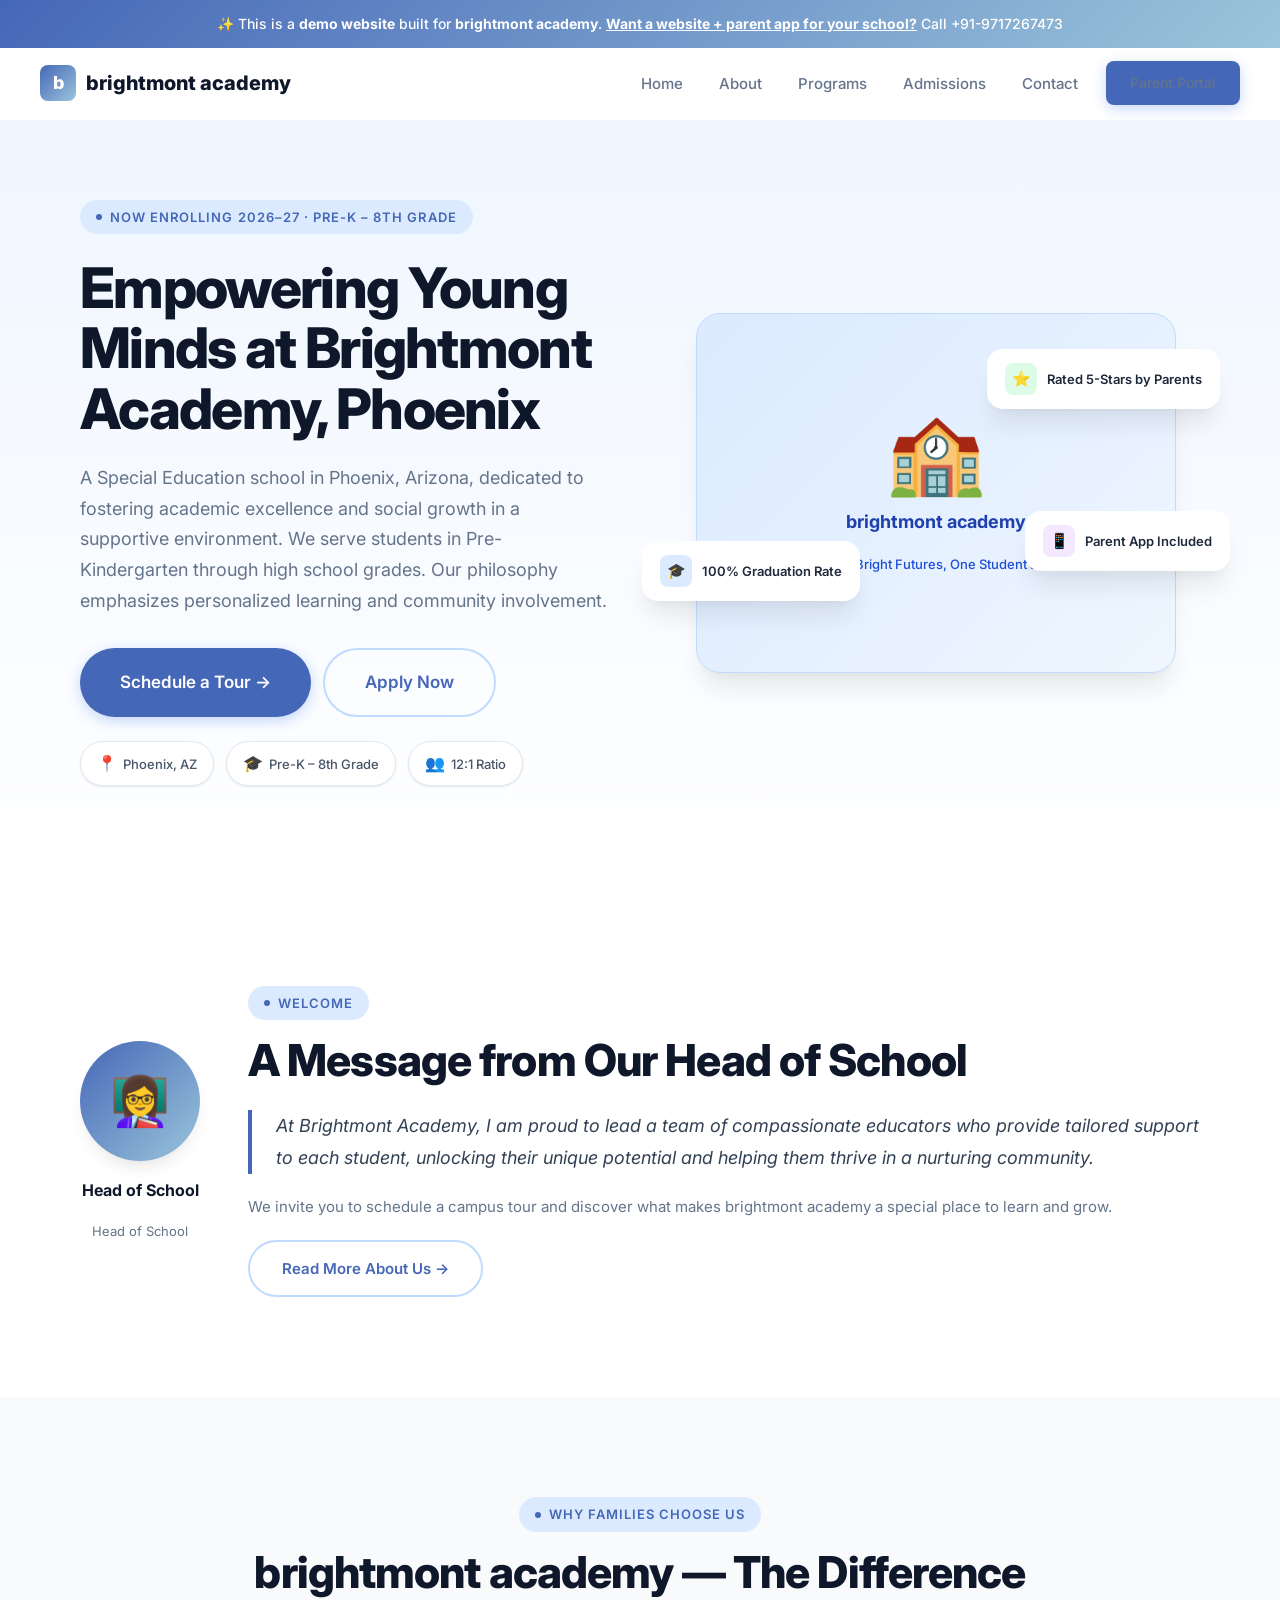
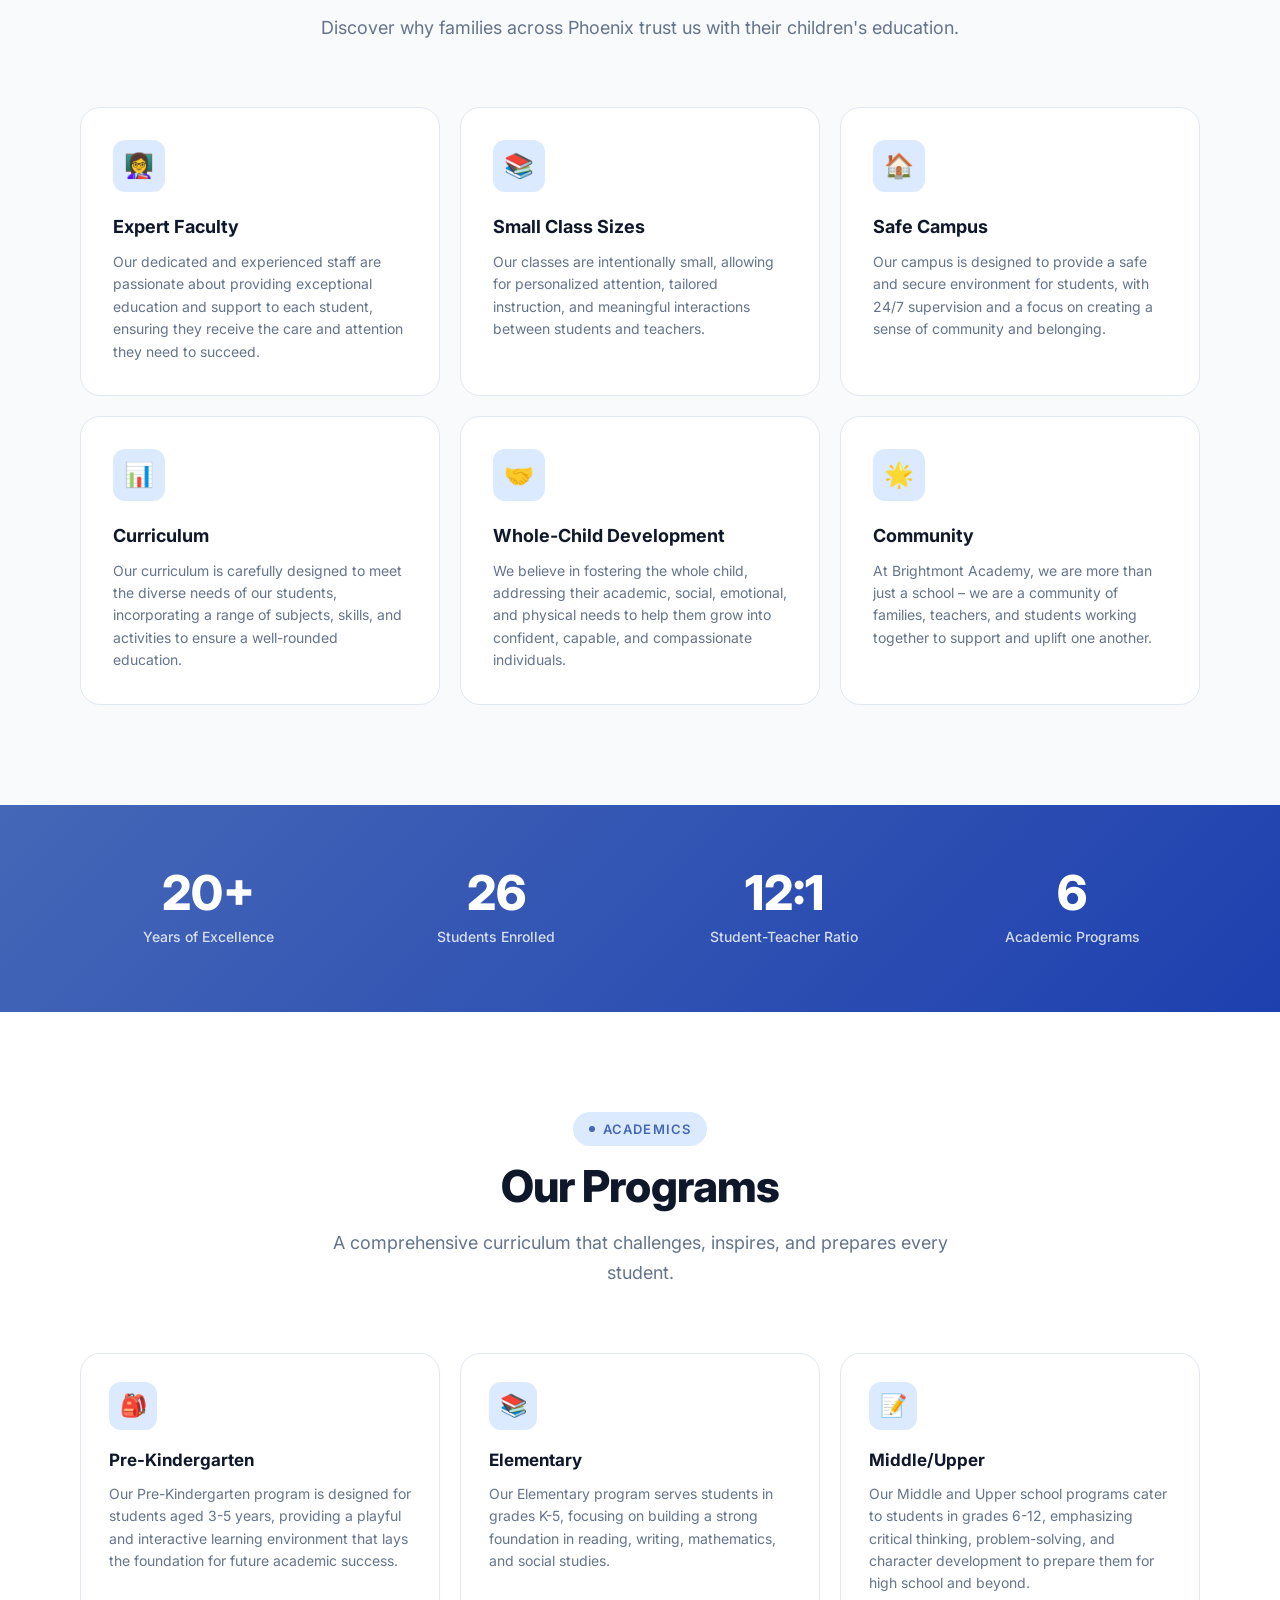
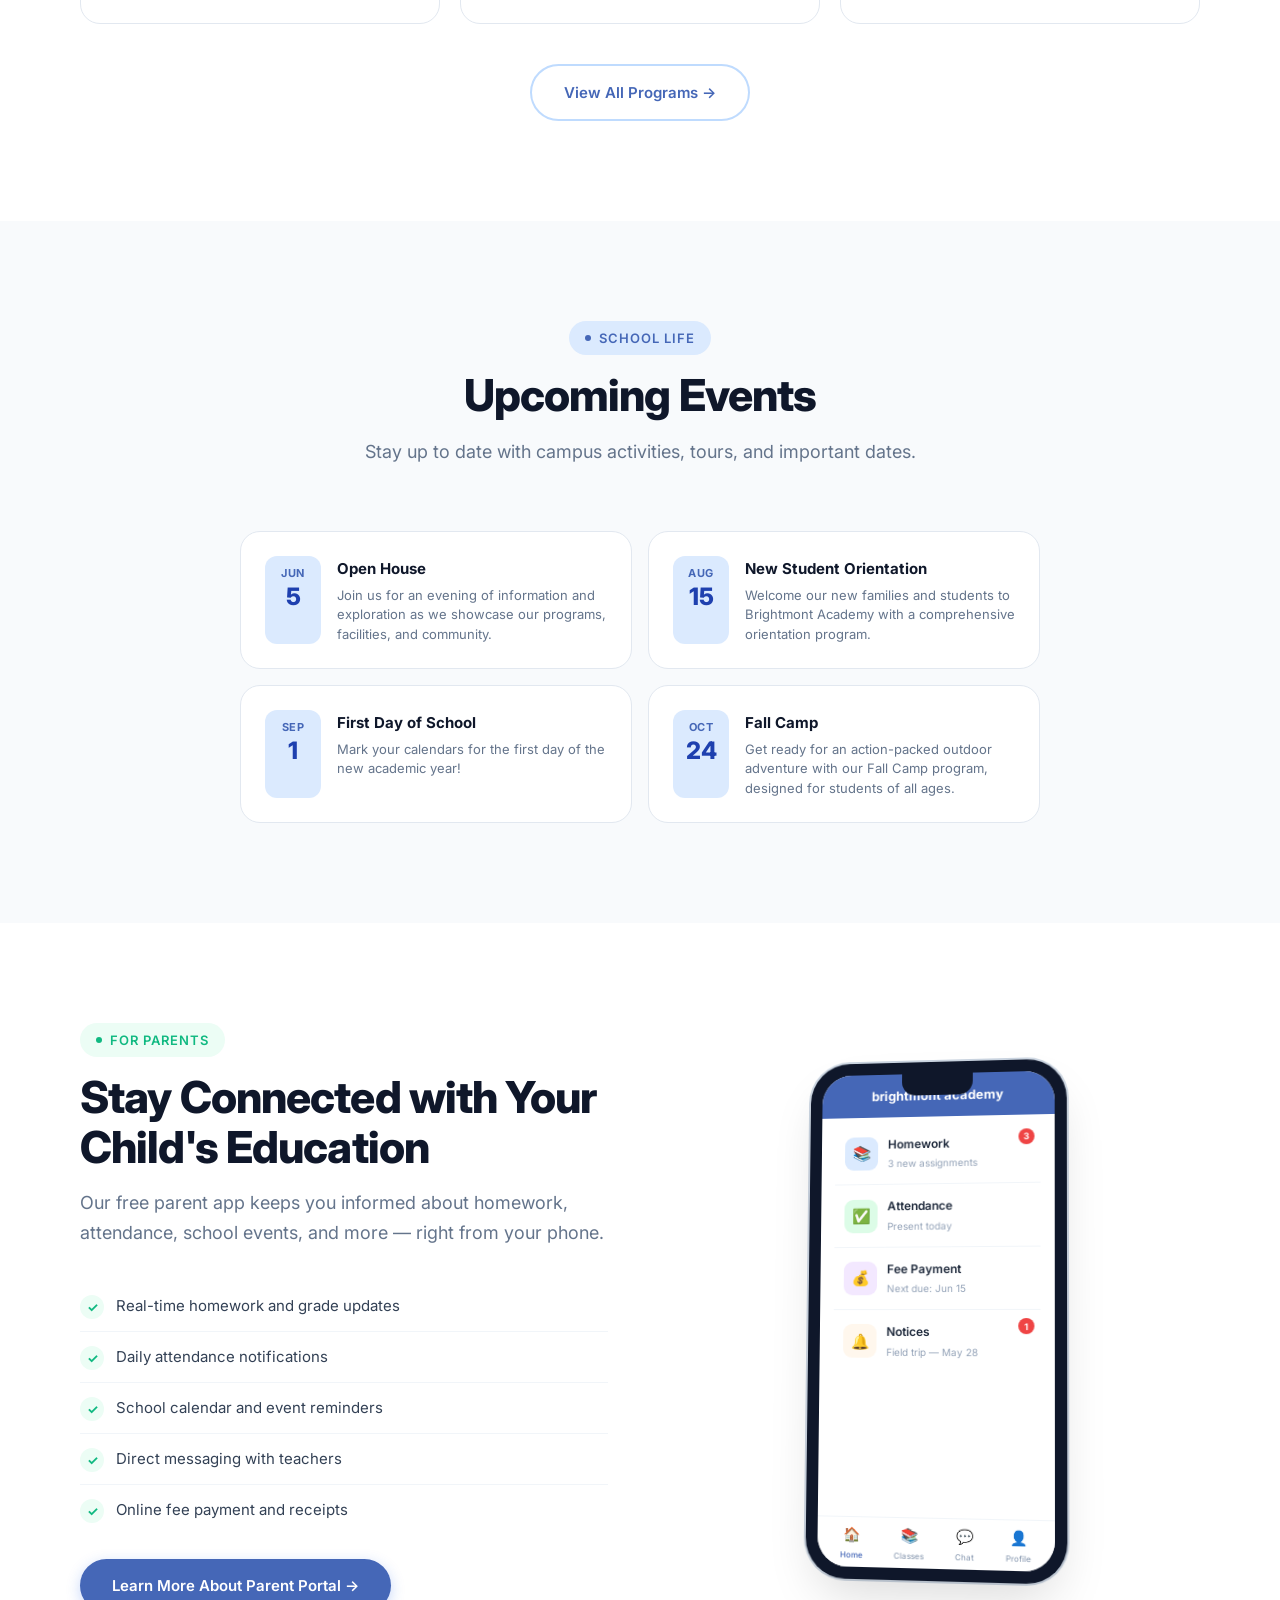
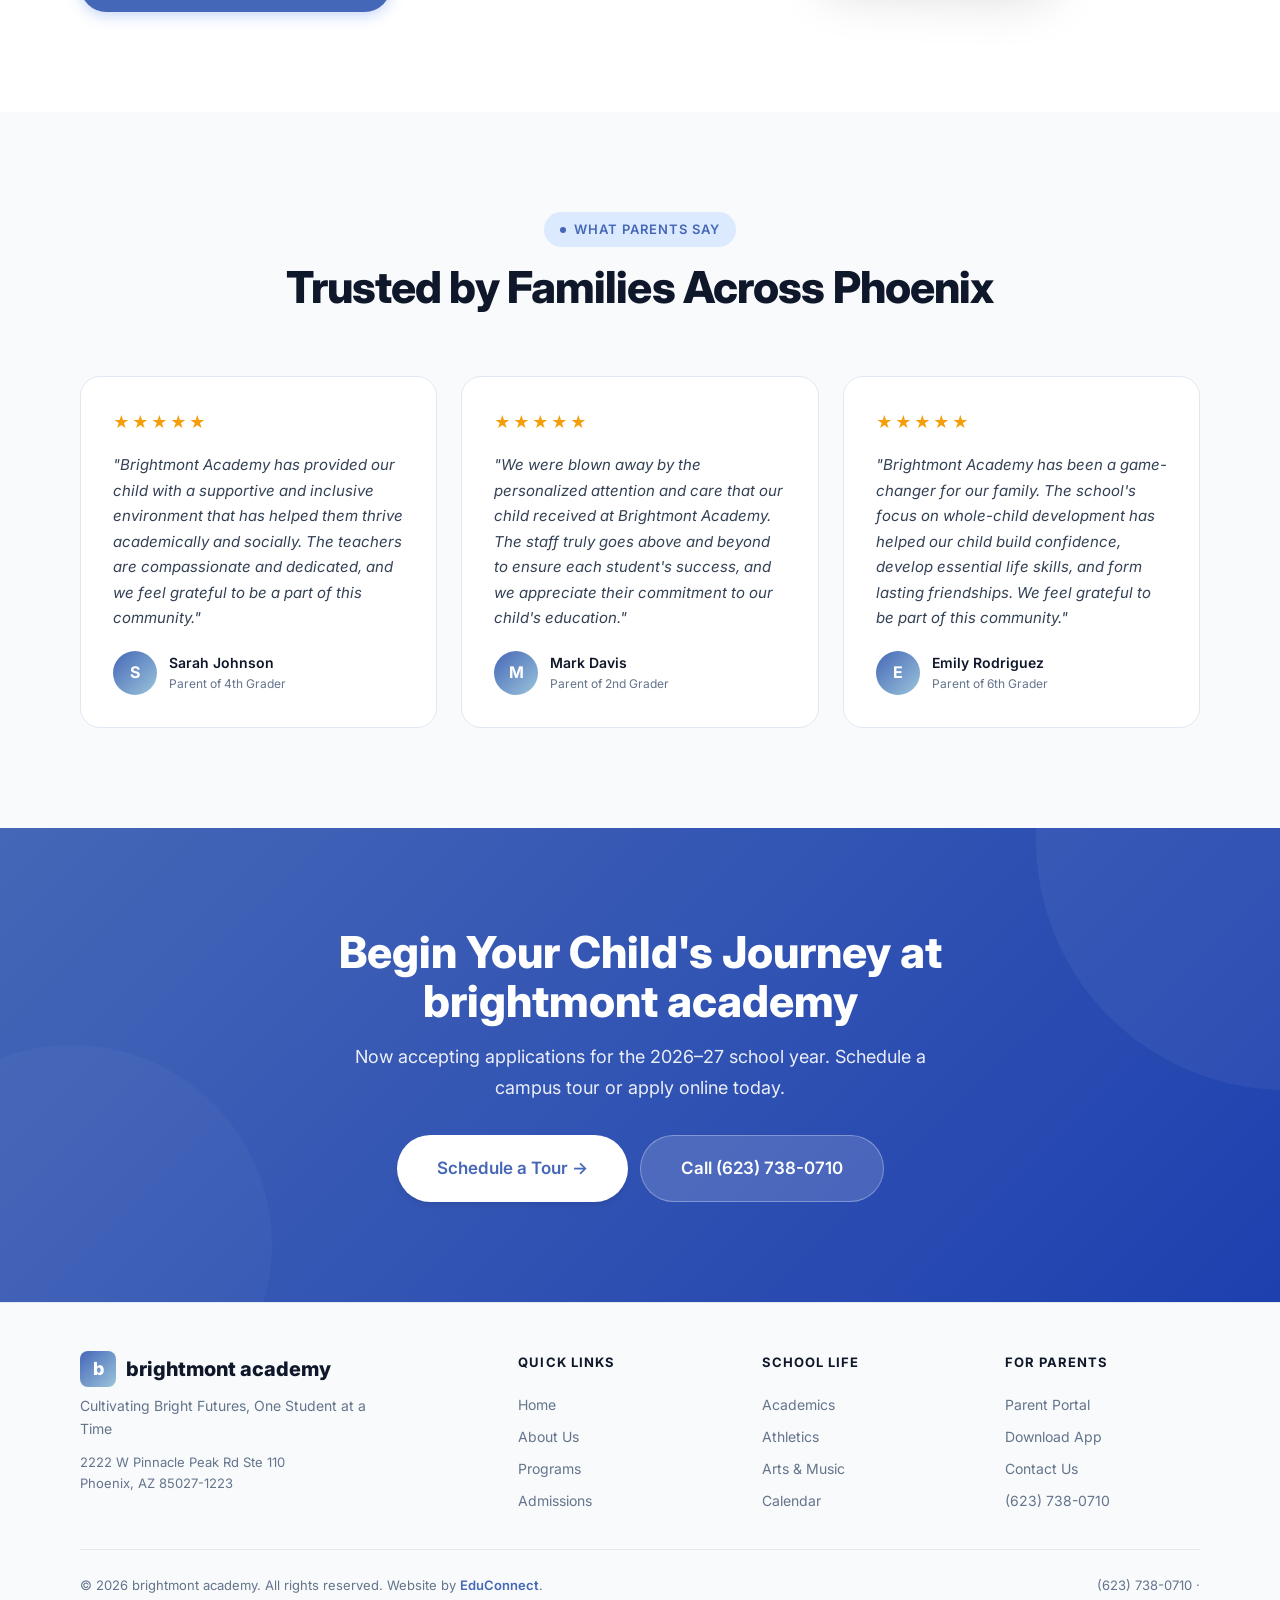
==== commit 8c05b7b0: "Initial demo site for brightmont academy" ====
--- a/index.html
+++ b/index.html
@@ -25,8 +25,8 @@
 <section class="hero"><div class="container"><div class="hero-inner">
   <div class="hero-content">
     <div class="badge animate-on-scroll mb-6">Now Enrolling 2026–27 · Pre-K – 8th Grade</div>
-    <h1 class="heading-xl animate-on-scroll mb-6">Roots of Excellence in Every Child's Heart</h1>
-    <p class="text-lg text-muted animate-on-scroll mb-8">At Brightmont Academy in Phoenix, AZ, we cater to students with unique learning needs, offering a nurturing environment from Pre-Kindergarten to Middle School. Our expert faculty and personalized approach empower students to thrive. We're dedicated to fostering a love of learning and a strong sense of community.</p>
+    <h1 class="heading-xl animate-on-scroll mb-6">Empowering Young Minds at Brightmont Academy, Phoenix</h1>
+    <p class="text-lg text-muted animate-on-scroll mb-8">A Special Education school in Phoenix, Arizona, dedicated to fostering academic excellence and social growth in a supportive environment. We serve students in Pre-Kindergarten through high school grades. Our philosophy emphasizes personalized learning and community involvement.</p>
     <div class="hero-actions animate-on-scroll">
       <a href="/admissions.html" class="btn btn-primary btn-lg">Schedule a Tour →</a>
       <a href="/admissions.html" class="btn btn-outline btn-lg">Apply Now</a>
@@ -39,7 +39,7 @@
   </div>
   <div class="hero-visual animate-on-scroll">
     <div class="school-illustration"><div class="school-illustration-inner">
-      <div class="school-building">🏫</div><h3>brightmont academy</h3><p>Empowering Minds, Illuminating Futures</p>
+      <div class="school-building">🏫</div><h3>brightmont academy</h3><p>Cultivating Bright Futures, One Student at a Time</p>
     </div></div>
     <div class="float-card card-1"><div class="fc-icon green">⭐</div>Rated 5-Stars by Parents</div>
     <div class="float-card card-2"><div class="fc-icon blue">🎓</div>100% Graduation Rate</div>
@@ -55,7 +55,7 @@
   <div class="welcome-text animate-on-scroll">
     <div class="badge mb-4">Welcome</div>
     <h2 class="heading-lg mb-6">A Message from Our Head of School</h2>
-    <blockquote>As the Head of School at Brightmont Academy, I've seen firsthand the transformative power of our small-class setting and individualized instruction. I'm proud to be part of a community that prioritizes each child's growth and well-being, and I invite you to join us on this journey of discovery and growth.</blockquote>
+    <blockquote>At Brightmont Academy, I am proud to lead a team of compassionate educators who provide tailored support to each student, unlocking their unique potential and helping them thrive in a nurturing community.</blockquote>
     <p>We invite you to schedule a campus tour and discover what makes brightmont academy a special place to learn and grow.</p>
     <a href="/about.html" class="btn btn-outline" style="margin-top:20px">Read More About Us →</a>
   </div>
@@ -69,22 +69,22 @@
   </div>
   <div class="features-grid">
       <div class="feature-card animate-on-scroll stagger-1">
-        <div class="feature-icon">👩‍🏫</div><h3>Expert Faculty</h3><p>Our experienced and dedicated faculty are trained to provide individualized instruction and support that meets each child's unique needs.</p>
+        <div class="feature-icon">👩‍🏫</div><h3>Expert Faculty</h3><p>Our dedicated and experienced staff are passionate about providing exceptional education and support to each student, ensuring they receive the care and attention they need to succeed.</p>
       </div>
       <div class="feature-card animate-on-scroll stagger-2">
-        <div class="feature-icon">📚</div><h3>Small Classes</h3><p>Our small class sizes allow for personalized attention, hands-on learning, and meaningful relationships between students and teachers.</p>
+        <div class="feature-icon">📚</div><h3>Small Class Sizes</h3><p>Our classes are intentionally small, allowing for personalized attention, tailored instruction, and meaningful interactions between students and teachers.</p>
       </div>
       <div class="feature-card animate-on-scroll stagger-3">
-        <div class="feature-icon">🏠</div><h3>Safe Campus</h3><p>Our secure and welcoming campus provides a safe and supportive environment for students to learn, grow, and thrive.</p>
+        <div class="feature-icon">🏠</div><h3>Safe Campus</h3><p>Our campus is designed to provide a safe and secure environment for students, with 24/7 supervision and a focus on creating a sense of community and belonging.</p>
       </div>
       <div class="feature-card animate-on-scroll stagger-4">
-        <div class="feature-icon">📝</div><h3>Curriculum</h3><p>Our comprehensive curriculum is designed to meet the needs of students with special needs, emphasizing social-emotional learning, academic rigor, and character development.</p>
+        <div class="feature-icon">📊</div><h3>Curriculum</h3><p>Our curriculum is carefully designed to meet the diverse needs of our students, incorporating a range of subjects, skills, and activities to ensure a well-rounded education.</p>
       </div>
       <div class="feature-card animate-on-scroll stagger-5">
-        <div class="feature-icon">👫</div><h3>Whole-Child Approach</h3><p>We prioritize each child's social-emotional growth, academic achievement, and character development to help them become well-rounded and confident individuals.</p>
+        <div class="feature-icon">🤝</div><h3>Whole-Child Development</h3><p>We believe in fostering the whole child, addressing their academic, social, emotional, and physical needs to help them grow into confident, capable, and compassionate individuals.</p>
       </div>
       <div class="feature-card animate-on-scroll stagger-6">
-        <div class="feature-icon">🌎</div><h3>Community</h3><p>Our community is built on a foundation of mutual respect, trust, and support. We believe that strong relationships between students, teachers, and families are essential for success.</p>
+        <div class="feature-icon">🌟</div><h3>Community</h3><p>At Brightmont Academy, we are more than just a school – we are a community of families, teachers, and students working together to support and uplift one another.</p>
       </div></div>
 </div></section>
 
@@ -103,13 +103,13 @@
   </div>
   <div class="programs-grid">
       <div class="program-card animate-on-scroll stagger-1">
-        <div class="program-icon">🎒</div><h3>Pre-Kindergarten</h3><p>Our Pre-Kindergarten program provides a nurturing environment for children aged 3-5, focusing on social-emotional development, fine motor skills, and early literacy and math skills.</p>
+        <div class="program-icon">🎒</div><h3>Pre-Kindergarten</h3><p>Our Pre-Kindergarten program is designed for students aged 3-5 years, providing a playful and interactive learning environment that lays the foundation for future academic success.</p>
       </div>
       <div class="program-card animate-on-scroll stagger-2">
-        <div class="program-icon">📚</div><h3>Elementary</h3><p>Our Elementary program serves students in grades K-5, emphasizing core subjects like reading, writing, math, science, and social studies, while also promoting social-emotional growth and character development.</p>
+        <div class="program-icon">📚</div><h3>Elementary</h3><p>Our Elementary program serves students in grades K-5, focusing on building a strong foundation in reading, writing, mathematics, and social studies.</p>
       </div>
       <div class="program-card animate-on-scroll stagger-3">
-        <div class="program-icon">📜</div><h3>Middle/Upper</h3><p>Our Middle and Upper School program serves students in grades 6-8, providing a challenging curriculum that prepares students for high school and beyond. We focus on academic rigor, critical thinking, and character development.</p>
+        <div class="program-icon">📝</div><h3>Middle/Upper</h3><p>Our Middle and Upper school programs cater to students in grades 6-12, emphasizing critical thinking, problem-solving, and character development to prepare them for high school and beyond.</p>
       </div></div>
   <div class="text-center animate-on-scroll" style="margin-top:40px"><a href="/programs.html" class="btn btn-outline">View All Programs →</a></div>
 </div></section>
@@ -122,16 +122,16 @@
   </div>
   <div class="events-grid"><div class="event-card animate-on-scroll stagger-1">
         <div class="event-date"><div class="month">Jun</div><div class="day">5</div></div>
-        <div class="event-info"><h4>Open House</h4><p>Join us for an evening of tours, meet-and-greets, and Q&A with our faculty and administrators.</p></div>
+        <div class="event-info"><h4>Open House</h4><p>Join us for an evening of information and exploration as we showcase our programs, facilities, and community.</p></div>
       </div><div class="event-card animate-on-scroll stagger-2">
-        <div class="event-date"><div class="month">Jun</div><div class="day">15</div></div>
-        <div class="event-info"><h4>Summer Orientation</h4><p>Meet our teachers, learn about our curriculum, and get a sneak peek into the upcoming school year.</p></div>
+        <div class="event-date"><div class="month">Aug</div><div class="day">15</div></div>
+        <div class="event-info"><h4>New Student Orientation</h4><p>Welcome our new families and students to Brightmont Academy with a comprehensive orientation program.</p></div>
       </div><div class="event-card animate-on-scroll stagger-3">
-        <div class="event-date"><div class="month">Aug</div><div class="day">1</div></div>
-        <div class="event-info"><h4>First Day of School</h4><p>Welcome our new students and families to Brightmont Academy! We're excited to start a new year of learning and growth.</p></div>
+        <div class="event-date"><div class="month">Sep</div><div class="day">1</div></div>
+        <div class="event-info"><h4>First Day of School</h4><p>Mark your calendars for the first day of the new academic year!</p></div>
       </div><div class="event-card animate-on-scroll stagger-4">
-        <div class="event-date"><div class="month">Sep</div><div class="day">20</div></div>
-        <div class="event-info"><h4>Family Fun Day</h4><p>Join us for a fun-filled afternoon of games, activities, and community service projects that bring our families together.</p></div>
+        <div class="event-date"><div class="month">Oct</div><div class="day">24</div></div>
+        <div class="event-info"><h4>Fall Camp</h4><p>Get ready for an action-packed outdoor adventure with our Fall Camp program, designed for students of all ages.</p></div>
       </div></div>
 </div></section>
 
@@ -176,21 +176,21 @@
   <div class="testimonials-grid">
       <div class="testimonial-card animate-on-scroll stagger-1">
         <div class="stars"><span class="star">★</span><span class="star">★</span><span class="star">★</span><span class="star">★</span><span class="star">★</span></div>
-        <p class="testimonial-text">"Brightmont Academy has been a game-changer for our child. The personalized attention and support have helped her thrive in ways we never thought possible."</p>
+        <p class="testimonial-text">"Brightmont Academy has provided our child with a supportive and inclusive environment that has helped them thrive academically and socially. The teachers are compassionate and dedicated, and we feel grateful to be a part of this community."</p>
         <div class="testimonial-author"><div class="author-avatar">S</div>
-        <div class="author-info"><div class="author-name">Sarah Johnson</div><div class="author-role">Parent of 3rd Grader</div></div></div>
+        <div class="author-info"><div class="author-name">Sarah Johnson</div><div class="author-role">Parent of 4th Grader</div></div></div>
       </div>
       <div class="testimonial-card animate-on-scroll stagger-2">
         <div class="stars"><span class="star">★</span><span class="star">★</span><span class="star">★</span><span class="star">★</span><span class="star">★</span></div>
-        <p class="testimonial-text">"We were blown away by the warm and welcoming community at Brightmont Academy. The teachers and staff truly care about each child's well-being and success."</p>
+        <p class="testimonial-text">"We were blown away by the personalized attention and care that our child received at Brightmont Academy. The staff truly goes above and beyond to ensure each student's success, and we appreciate their commitment to our child's education."</p>
         <div class="testimonial-author"><div class="author-avatar">M</div>
         <div class="author-info"><div class="author-name">Mark Davis</div><div class="author-role">Parent of 2nd Grader</div></div></div>
       </div>
       <div class="testimonial-card animate-on-scroll stagger-3">
         <div class="stars"><span class="star">★</span><span class="star">★</span><span class="star">★</span><span class="star">★</span><span class="star">★</span></div>
-        <p class="testimonial-text">"Brightmont Academy has helped our child develop a love of learning that we never thought possible. The faculty's patience, creativity, and enthusiasm have made all the difference."</p>
+        <p class="testimonial-text">"Brightmont Academy has been a game-changer for our family. The school's focus on whole-child development has helped our child build confidence, develop essential life skills, and form lasting friendships. We feel grateful to be part of this community."</p>
         <div class="testimonial-author"><div class="author-avatar">E</div>
-        <div class="author-info"><div class="author-name">Emily Patel</div><div class="author-role">Parent of 5th Grader</div></div></div>
+        <div class="author-info"><div class="author-name">Emily Rodriguez</div><div class="author-role">Parent of 6th Grader</div></div></div>
       </div></div>
 </div></section>
 
@@ -207,7 +207,7 @@
     <div class="footer-grid">
       <div class="footer-brand">
         <div class="logo" style="margin-bottom:8px"><span class="logo-icon">b</span>brightmont academy</div>
-        <p>Empowering Minds, Illuminating Futures</p>
+        <p>Cultivating Bright Futures, One Student at a Time</p>
         <p style="margin-top:12px;font-size:13px">2222 W Pinnacle Peak Rd Ste 110 Phoenix,&nbsp;AZ&nbsp;85027-1223</p>
       </div>
       <div class="footer-col"><h4>Quick Links</h4><a href="/">Home</a><a href="/about.html">About Us</a><a href="/programs.html">Programs</a><a href="/admissions.html">Admissions</a></div>
--- a/styles.css
+++ b/styles.css
@@ -2,7 +2,7 @@
 :root{
   --primary:#4567b7;--primary-50:#eff6ff;--primary-100:#dbeafe;--primary-200:#bfdbfe;
   --primary-500:#4567b7;--primary-600:#1d4ed8;--primary-700:#1e40af;
-  --secondary:#f7d2c4;--accent:#10b981;--accent-50:#ecfdf5;
+  --secondary:#9bc5db;--accent:#10b981;--accent-50:#ecfdf5;
   --white:#fff;--gray-50:#f8fafc;--gray-100:#f1f5f9;--gray-200:#e2e8f0;--gray-300:#cbd5e1;
   --gray-400:#94a3b8;--gray-500:#64748b;--gray-600:#475569;--gray-700:#334155;
   --gray-800:#1e293b;--gray-900:#0f172a;
